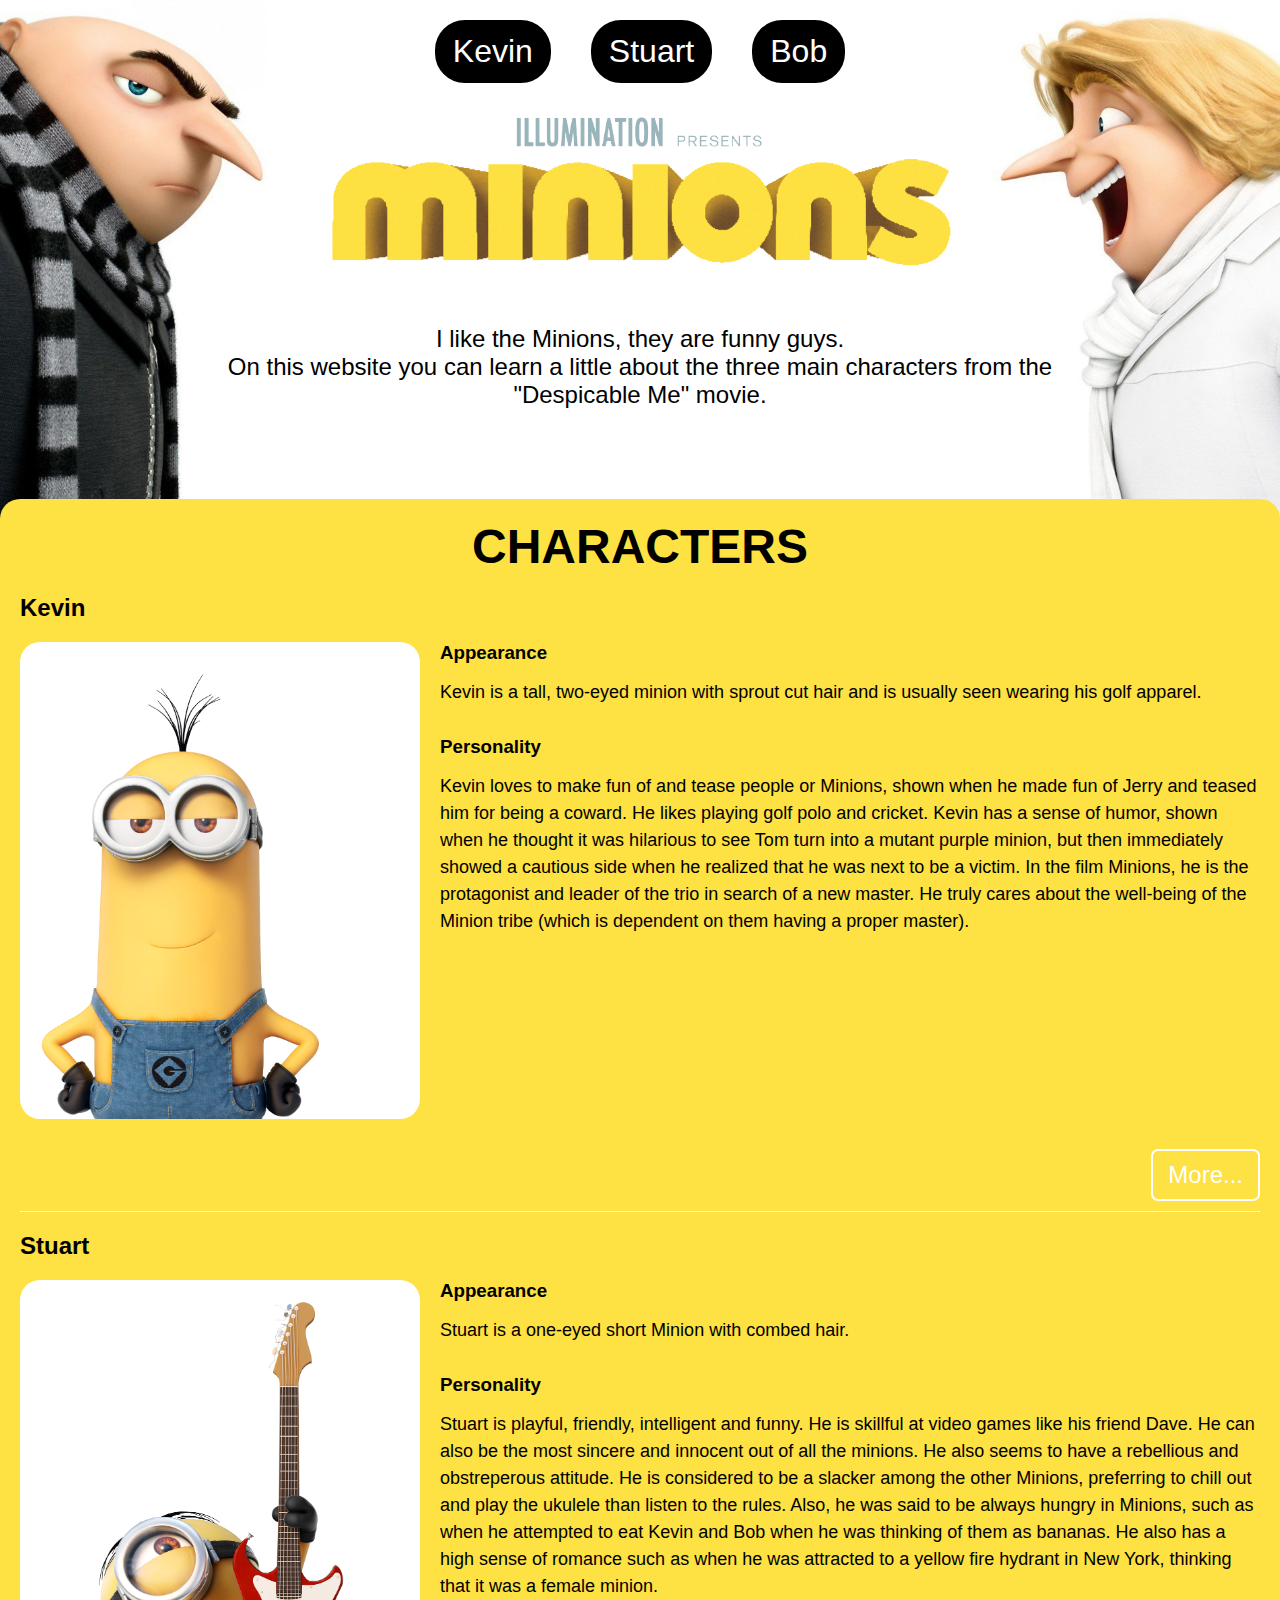
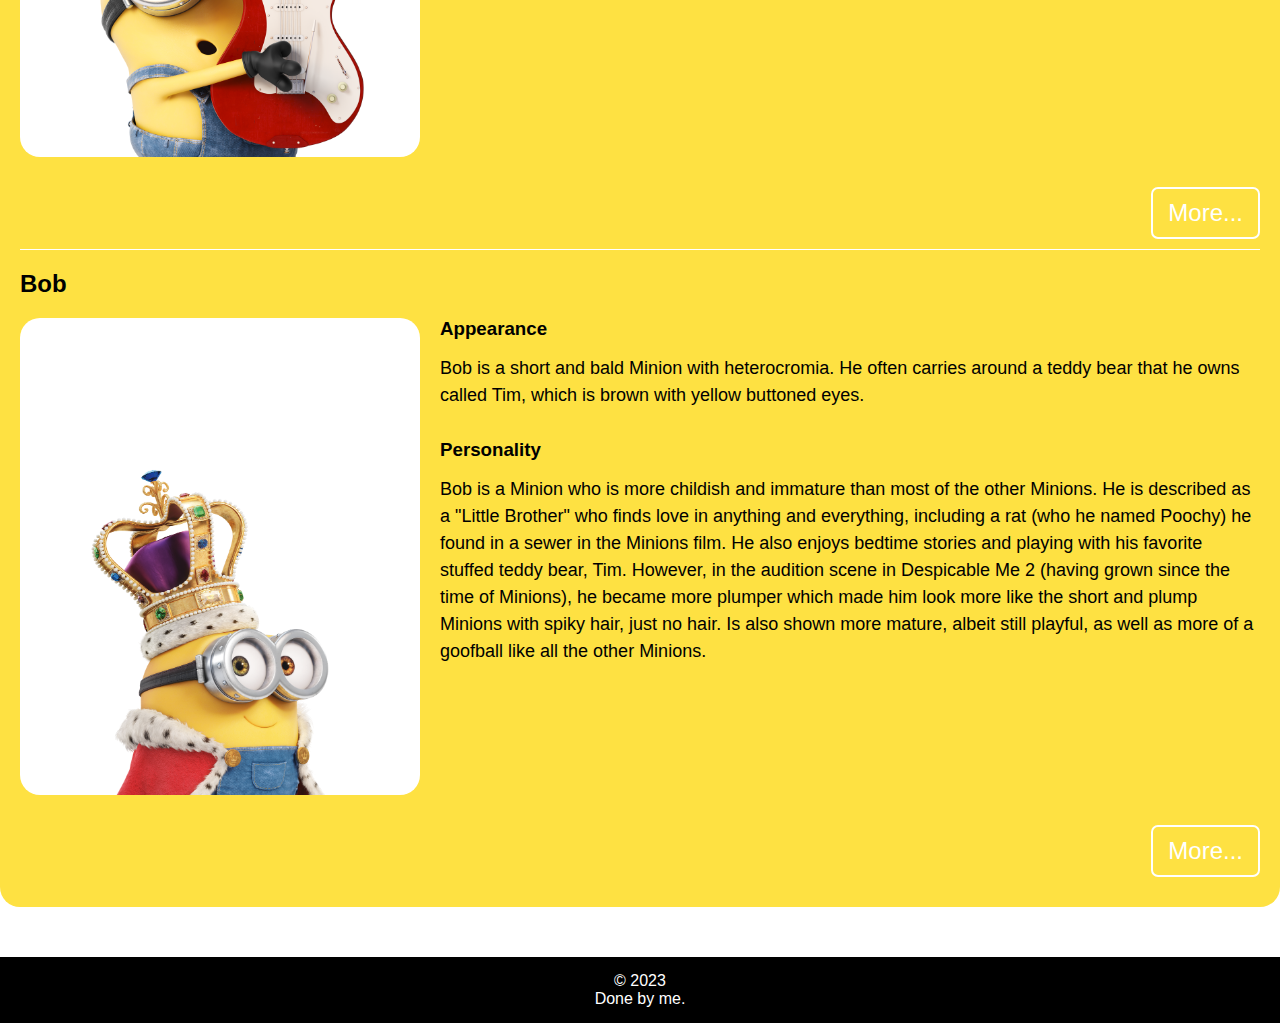
==== index.html @ e9a5fd6b "create minions website" ====
<!DOCTYPE html>
<html lang="en">
  <head>
    <meta charset="UTF-8" />
    <meta
      name="viewport"
      content="width=device-width, initial-scale=1, shrink-to-fit=no"
    />
    <title>Minions Blog</title>
    <link
      href="//fonts.googleapis.com/css?family=Roboto:400,500,300"
      rel="stylesheet"
      type="text/css"
    />
    <link rel="stylesheet" href="css/style.css" />
    <link rel="shortcut icon" type="image/x-icon" href="favicon.ico" />
  </head>
  <body>
    <!-- Remember: Use semantic HTML tags like <header>, <main>, <nav>, <footer>, <section> etc -->
    <div class="main-container">
      <header>
        <div class="container">
          <nav>
            <a href="#kevin">Kevin</a>
            <a href="#stuart">Stuart</a>
            <a href="#bob">Bob</a>
          </nav>
          <div class="logo">
            <img src="img/logo.png" />
            <!-- <img src="img/minions_logo.png" /> -->
          </div>
          <div class="site-description">
            I like the Minions, they are funny guys.<br/>
            On this website you can learn a little about the three main characters from the<br/>
            "Despicable Me" movie.
          </div>
        </div>
      </header>
      <main>
        <div class="container">
          <h1>Characters</h1>
          <div class="articles">
            <article id="kevin">
              <h2>Kevin</h2>
              <img src="img/kevin.png"/>
              
              <div class="content">
                <h3>Appearance</h3>
                <p>Kevin is a tall, two-eyed minion with sprout cut hair and is usually seen wearing his golf apparel.</p>

                <h3>Personality</h3>
                <p>Kevin loves to make fun of and tease people or Minions, shown when he made fun of Jerry and teased him for being a coward. He likes playing golf polo and cricket. Kevin has a sense of humor, shown when he thought it was hilarious to see Tom turn into a mutant purple minion, but then immediately showed a cautious side when he realized that he was next to be a victim. In the film Minions, he is the protagonist and leader of the trio in search of a new master. He truly cares about the well-being of the Minion tribe (which is dependent on them having a proper master).</p>
              </div>

              <a href="#">More...</a>
            </article>
    
            <article id="stuart">
              <h2>Stuart</h2>
              <img src="img/stuart.png"/>
              
              <div class="content">
                <h3>Appearance</h3>
                <p>Stuart is a one-eyed short Minion with combed hair.</p>

                <h3>Personality</h3>
                <p>Stuart is playful, friendly, intelligent and funny. He is skillful at video games like his friend Dave. He can also be the most sincere and innocent out of all the minions. He also seems to have a rebellious and obstreperous attitude. He is considered to be a slacker among the other Minions, preferring to chill out and play the ukulele than listen to the rules. Also, he was said to be always hungry in Minions, such as when he attempted to eat Kevin and Bob when he was thinking of them as bananas. He also has a high sense of romance such as when he was attracted to a yellow fire hydrant in New York, thinking that it was a female minion.</p>
              </div>


              <a href="">More...</a>
            </article>
    
            <article id="bob">
              <h2>Bob</h2>
              <img src="img/bob.png"/>
              
              <div class="content">
                <h3>Appearance</h3>
                <p>Bob is a short and bald Minion with heterocromia. He often carries around a teddy bear that he owns called Tim, which is brown with yellow buttoned eyes.</p>

                <h3>Personality</h3>
                <p>Bob is a Minion who is more childish and immature than most of the other Minions. He is described as a "Little Brother" who finds love in anything and everything, including a rat (who he named Poochy) he found in a sewer in the Minions film. He also enjoys bedtime stories and playing with his favorite stuffed teddy bear, Tim. However, in the audition scene in Despicable Me 2 (having grown since the time of Minions), he became more plumper which made him look more like the short and plump Minions with spiky hair, just no hair. Is also shown more mature, albeit still playful, as well as more of a goofball like all the other Minions.</p>
              </div>


              <a href="">More...</a>
            </article>
          </div>
        </div>
      </main>
      <footer>
        <div class="container">
          <span class="copyright">&#169; 2023<br/>
            Done by me.
          </span>
        </div>
      </footer>
    </div>
  </body>
</html>
---- css/style.css ----
* {
    box-sizing: border-box;
    font-family: Arial, "Sans Serif";
    margin: 0;
    padding: 0;
}
html, body {
  scroll-padding-top: 25px;
  scroll-behavior: smooth;
}
body {
    background: url(../img/background.jpg) no-repeat;
    /* background: url(../img/background.png) no-repeat; */
    -moz-background-size: 100%;
    -webkit-background-size: 100%;
    -o-background-size: 100%;
    background-size: 100%;
    /* background-position: bottom; */
    background-attachment: fixed;
}
/* grid for page template start */
.main-container {
    display: grid;
    grid-template-columns: 1fr;
    grid-template-rows: auto 1fr auto;
    /* TODO: use instead .container */
    /* grid: 600px auto / 1fr 1fr 1fr; */
    grid-template-areas: 
      "header"
      "main"
      "footer";
    /* grid-column-gap: 50px; */
    grid-row-gap: 50px;
}
header {
    grid-area: header;
}
main { 
    grid-area: main;
}
footer {
    grid-area: footer;
}
/* grid for page template end */

.container {
    max-width: 1500px;
    margin: 0 auto;
}
.logo {
    text-align: center;;
}
.logo img {
    width: 50%;
}
.site-description {
    text-align: center;
    margin: 20px;
    font-size: 1.5em;
    padding: 20px;
}

/* nav start */
nav {
    display: flex;
    flex-direction: row;
    justify-content: center;
}
nav a {
    display: block;
    padding: 10px 15px;
    text-decoration: none;
    color: white;
    background-color: #000;
    border-radius: 30px;
    margin: 20px;
    font-size: 2em;
    border: 3px solid #000;
}
nav a:hover {
    color: black;
    background-color: white;
    color: #fee142;
    border: 3px solid #fee142;
}
/* nav end */

main {
    display: flex;
    flex-direction: column;
}

main .container {
    background-color: #fee142;
    border-radius: 20px;
    padding: 20px;
}
h1 {
    text-align: center;
    text-transform: uppercase;
    font-size: 3em;
    /* border-bottom: 1px solid #fff; */
}

/* article start */
article {
    display: grid;
    grid-template-columns: repeat(3, 1fr);
    grid-template-rows: auto 1fr auto;
    grid-column-gap: 20px;
    grid-row-gap: 20px;
    margin-top: 20px;
    border-bottom: 1px solid #fff; 
}
article:last-child {
    border-bottom: none;
}
/* grid-area: row-start / col-start / row-end / col-end; */
article h2 {
    grid-area: 1 / 1 / 2 / 4;
}
article img {
    grid-area: 2 / 1 / 3 / 2;
    width: 100%;
    background-color: #fff;
    border-radius: 20px;
}
article .content {
    grid-area: 2 / 2 / 3 / 4;
}
article a {
    grid-area: 3 / 1 / 4 / 4;
    justify-self: end;
    padding: 10px 15px;
    border: 2px solid #fff;
    color: #fff;
    margin: 10px 0 10px 10px;
    text-decoration: none;
    font-size: 1.5em;
    border-radius: 7px;
}
article a:hover {
    background-color: #fff;
    color: #444131;
}
article .content h3 {
    margin-bottom: 15px;
}
article .content p {
    line-height: 1.5em;
    margin-bottom: 30px;
}
/* article end */

footer  {
    clear: both;
    background-color: black;
    width: 100%;
    text-align: center;
}
footer span {
    display: block;
    padding: 15px;
    color: white;
}

@media screen and (min-width: 1280px) {
    article .content p {
        font-size: 22px;
    }
}

@media screen and (min-width: 1024px) {
    article .content p {
        font-size: 18px;
    }
}
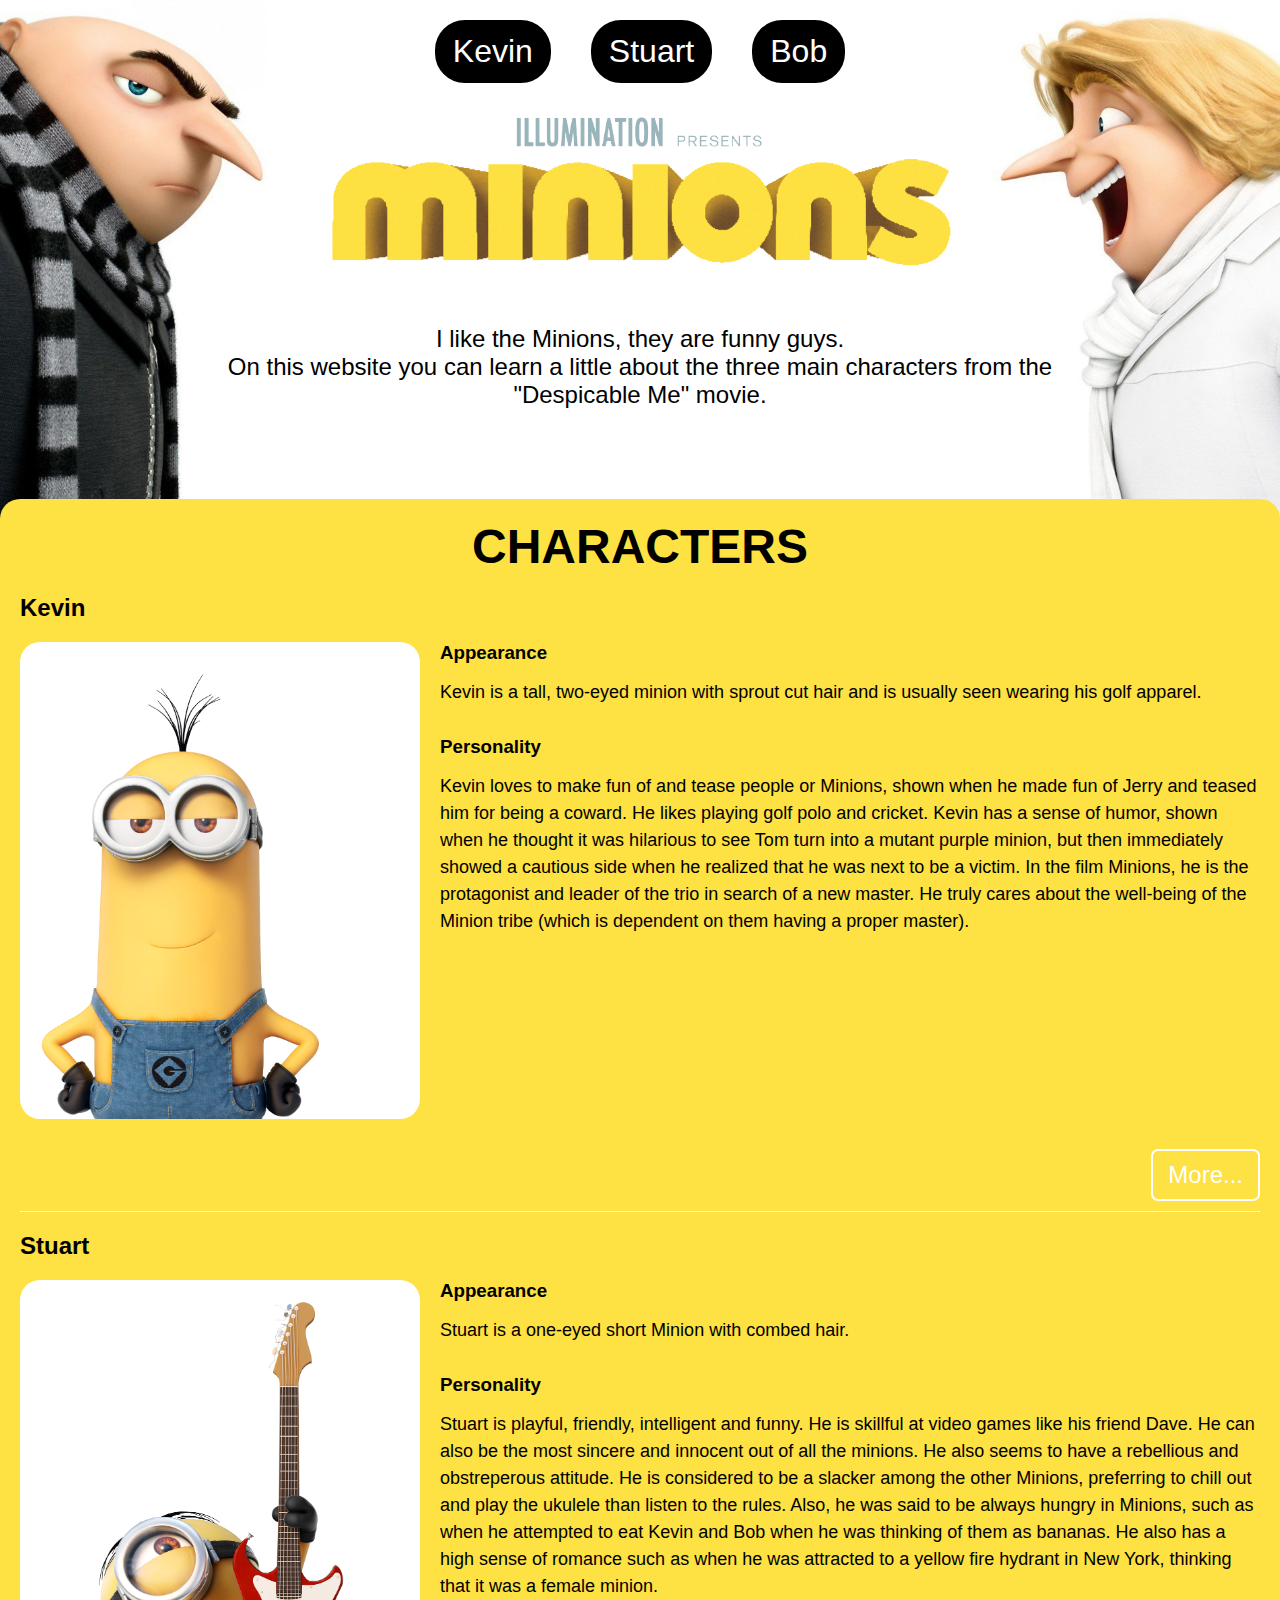
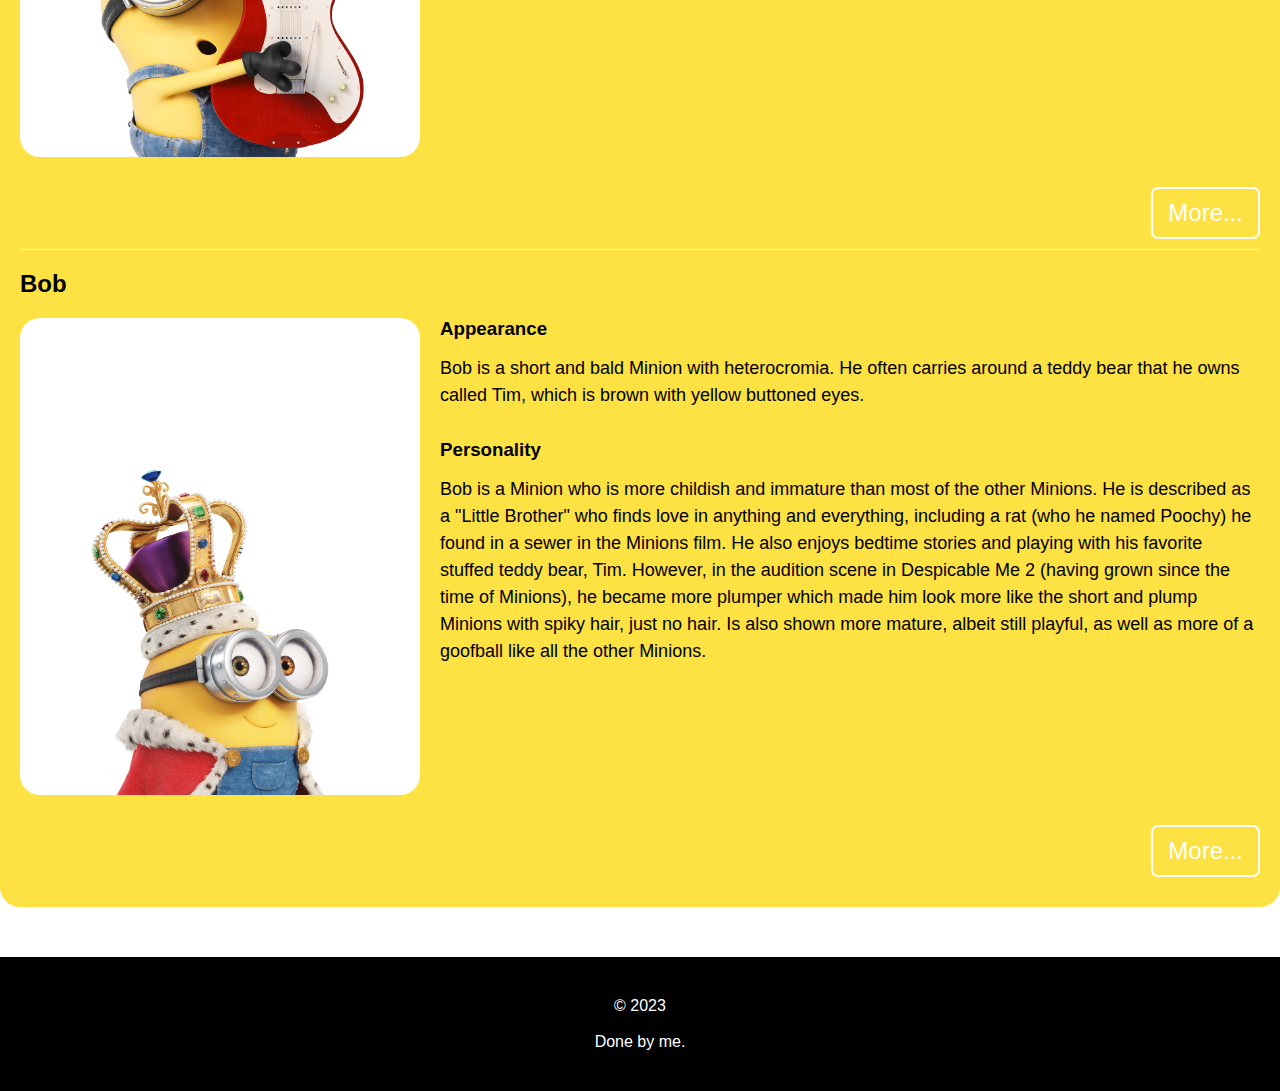
==== commit dc1f0a91: "small fixes" ====
--- a/index.html
+++ b/index.html
@@ -16,24 +16,20 @@
     <link rel="shortcut icon" type="image/x-icon" href="favicon.ico" />
   </head>
   <body>
-    <!-- Remember: Use semantic HTML tags like <header>, <main>, <nav>, <footer>, <section> etc -->
     <div class="main-container">
       <header>
-        <div class="container">
-          <nav>
-            <a href="#kevin">Kevin</a>
-            <a href="#stuart">Stuart</a>
-            <a href="#bob">Bob</a>
-          </nav>
-          <div class="logo">
-            <img src="img/logo.png" />
-            <!-- <img src="img/minions_logo.png" /> -->
-          </div>
-          <div class="site-description">
-            I like the Minions, they are funny guys.<br/>
-            On this website you can learn a little about the three main characters from the<br/>
-            "Despicable Me" movie.
-          </div>
+        <nav>
+          <a href="#kevin">Kevin</a>
+          <a href="#stuart">Stuart</a>
+          <a href="#bob">Bob</a>
+        </nav>
+        <div class="logo">
+          <img src="img/logo.png" />
+        </div>
+        <div class="site-description">
+          I like the Minions, they are funny guys.<br/>
+          On this website you can learn a little about the three main characters from the<br/>
+          "Despicable Me" movie.
         </div>
       </header>
       <main>
@@ -43,47 +39,34 @@
             <article id="kevin">
               <h2>Kevin</h2>
               <img src="img/kevin.png"/>
-              
               <div class="content">
                 <h3>Appearance</h3>
                 <p>Kevin is a tall, two-eyed minion with sprout cut hair and is usually seen wearing his golf apparel.</p>
-
                 <h3>Personality</h3>
                 <p>Kevin loves to make fun of and tease people or Minions, shown when he made fun of Jerry and teased him for being a coward. He likes playing golf polo and cricket. Kevin has a sense of humor, shown when he thought it was hilarious to see Tom turn into a mutant purple minion, but then immediately showed a cautious side when he realized that he was next to be a victim. In the film Minions, he is the protagonist and leader of the trio in search of a new master. He truly cares about the well-being of the Minion tribe (which is dependent on them having a proper master).</p>
               </div>
-
               <a href="#">More...</a>
             </article>
-    
             <article id="stuart">
               <h2>Stuart</h2>
               <img src="img/stuart.png"/>
-              
               <div class="content">
                 <h3>Appearance</h3>
                 <p>Stuart is a one-eyed short Minion with combed hair.</p>
-
                 <h3>Personality</h3>
                 <p>Stuart is playful, friendly, intelligent and funny. He is skillful at video games like his friend Dave. He can also be the most sincere and innocent out of all the minions. He also seems to have a rebellious and obstreperous attitude. He is considered to be a slacker among the other Minions, preferring to chill out and play the ukulele than listen to the rules. Also, he was said to be always hungry in Minions, such as when he attempted to eat Kevin and Bob when he was thinking of them as bananas. He also has a high sense of romance such as when he was attracted to a yellow fire hydrant in New York, thinking that it was a female minion.</p>
               </div>
-
-
               <a href="">More...</a>
             </article>
-    
             <article id="bob">
               <h2>Bob</h2>
               <img src="img/bob.png"/>
-              
               <div class="content">
                 <h3>Appearance</h3>
                 <p>Bob is a short and bald Minion with heterocromia. He often carries around a teddy bear that he owns called Tim, which is brown with yellow buttoned eyes.</p>
-
                 <h3>Personality</h3>
                 <p>Bob is a Minion who is more childish and immature than most of the other Minions. He is described as a "Little Brother" who finds love in anything and everything, including a rat (who he named Poochy) he found in a sewer in the Minions film. He also enjoys bedtime stories and playing with his favorite stuffed teddy bear, Tim. However, in the audition scene in Despicable Me 2 (having grown since the time of Minions), he became more plumper which made him look more like the short and plump Minions with spiky hair, just no hair. Is also shown more mature, albeit still playful, as well as more of a goofball like all the other Minions.</p>
               </div>
-
-
               <a href="">More...</a>
             </article>
           </div>
@@ -91,7 +74,7 @@
       </main>
       <footer>
         <div class="container">
-          <span class="copyright">&#169; 2023<br/>
+          <span class="copyright">&#169; 2023<br/><br/>
             Done by me.
           </span>
         </div>
--- a/css/style.css
+++ b/css/style.css
@@ -10,12 +10,10 @@
 }
 body {
     background: url(../img/background.jpg) no-repeat;
-    /* background: url(../img/background.png) no-repeat; */
     -moz-background-size: 100%;
     -webkit-background-size: 100%;
     -o-background-size: 100%;
     background-size: 100%;
-    /* background-position: bottom; */
     background-attachment: fixed;
 }
 /* grid for page template start */
@@ -23,13 +21,10 @@
     display: grid;
     grid-template-columns: 1fr;
     grid-template-rows: auto 1fr auto;
-    /* TODO: use instead .container */
-    /* grid: 600px auto / 1fr 1fr 1fr; */
     grid-template-areas: 
       "header"
       "main"
       "footer";
-    /* grid-column-gap: 50px; */
     grid-row-gap: 50px;
 }
 header {
@@ -52,6 +47,7 @@
 }
 .logo img {
     width: 50%;
+    max-width: 750px;
 }
 .site-description {
     text-align: center;
@@ -99,10 +95,11 @@
     text-align: center;
     text-transform: uppercase;
     font-size: 3em;
-    /* border-bottom: 1px solid #fff; */
 }
 
 /* article start */
+
+/* article grid start */
 article {
     display: grid;
     grid-template-columns: repeat(3, 1fr);
@@ -112,18 +109,11 @@
     margin-top: 20px;
     border-bottom: 1px solid #fff; 
 }
-article:last-child {
-    border-bottom: none;
-}
-/* grid-area: row-start / col-start / row-end / col-end; */
 article h2 {
     grid-area: 1 / 1 / 2 / 4;
 }
 article img {
     grid-area: 2 / 1 / 3 / 2;
-    width: 100%;
-    background-color: #fff;
-    border-radius: 20px;
 }
 article .content {
     grid-area: 2 / 2 / 3 / 4;
@@ -131,6 +121,18 @@
 article a {
     grid-area: 3 / 1 / 4 / 4;
     justify-self: end;
+}
+/* article grid end */
+
+article:last-child {
+    border-bottom: none;
+}
+article img {
+    width: 100%;
+    background-color: #fff;
+    border-radius: 20px;
+}
+article a {
     padding: 10px 15px;
     border: 2px solid #fff;
     color: #fff;
@@ -153,14 +155,12 @@
 /* article end */
 
 footer  {
-    clear: both;
     background-color: black;
-    width: 100%;
     text-align: center;
 }
 footer span {
     display: block;
-    padding: 15px;
+    padding: 40px;
     color: white;
 }
 
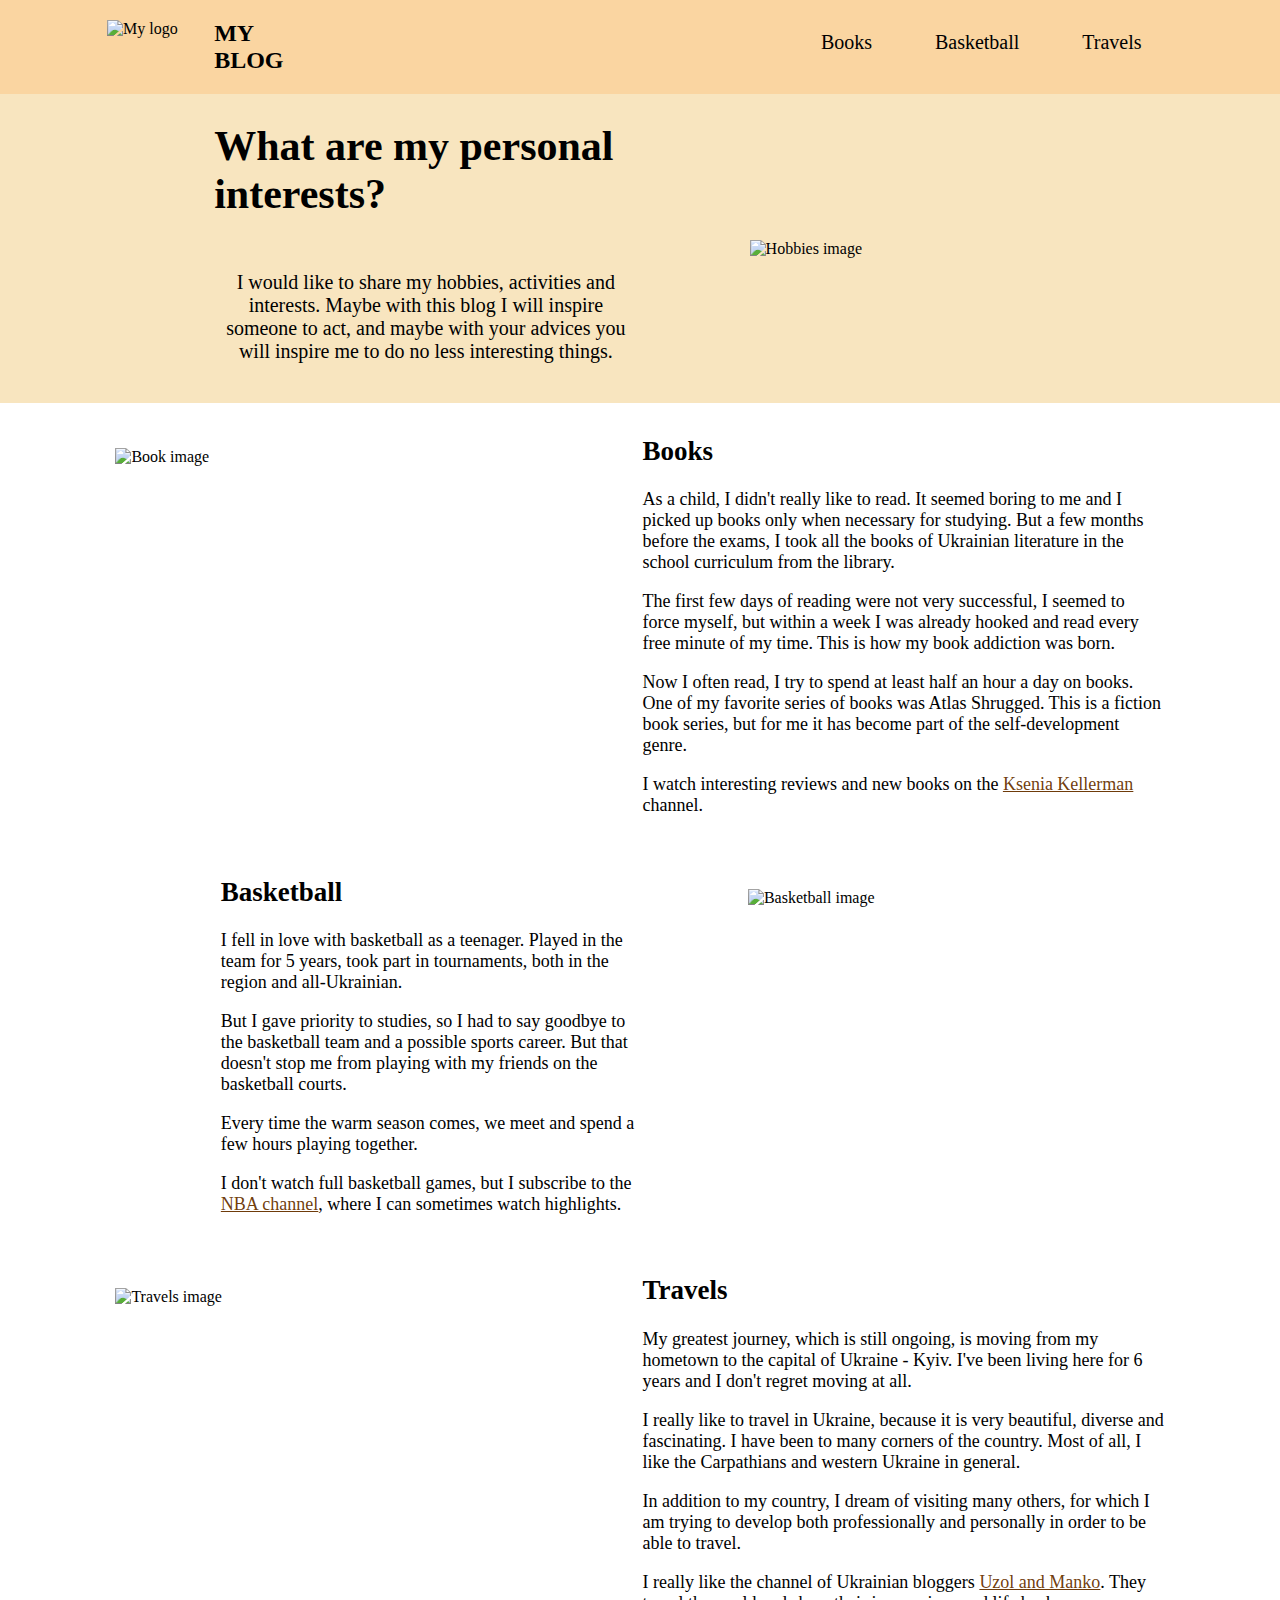
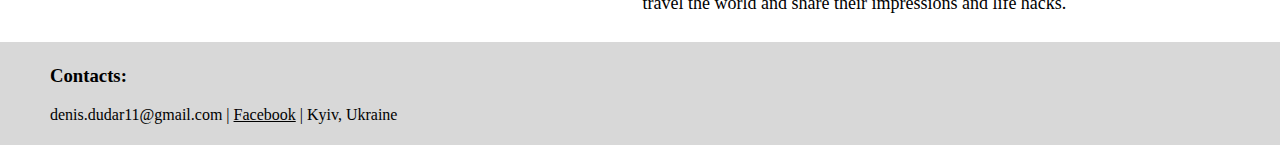
==== commit dbf86eca: "Fixed header in another branch" ====
--- a/index.html
+++ b/index.html
@@ -6,79 +6,81 @@
       name="viewport"
       content="width=device-width, initial-scale=1, shrink-to-fit=no"
     />
-    <title>Minions Blog</title>
+    <title>My Blog</title>
     <link
       href="//fonts.googleapis.com/css?family=Roboto:400,500,300"
       rel="stylesheet"
       type="text/css"
     />
-    <link rel="stylesheet" href="css/style.css" />
+    <link rel="stylesheet" href="style.css" />
     <link rel="shortcut icon" type="image/x-icon" href="favicon.ico" />
   </head>
   <body>
-    <div class="main-container">
-      <header>
-        <nav>
-          <a href="#kevin">Kevin</a>
-          <a href="#stuart">Stuart</a>
-          <a href="#bob">Bob</a>
-        </nav>
-        <div class="logo">
-          <img src="img/logo.png" />
-        </div>
-        <div class="site-description">
-          I like the Minions, they are funny guys.<br/>
-          On this website you can learn a little about the three main characters from the<br/>
-          "Despicable Me" movie.
-        </div>
-      </header>
-      <main>
-        <div class="container">
-          <h1>Characters</h1>
-          <div class="articles">
-            <article id="kevin">
-              <h2>Kevin</h2>
-              <img src="img/kevin.png"/>
-              <div class="content">
-                <h3>Appearance</h3>
-                <p>Kevin is a tall, two-eyed minion with sprout cut hair and is usually seen wearing his golf apparel.</p>
-                <h3>Personality</h3>
-                <p>Kevin loves to make fun of and tease people or Minions, shown when he made fun of Jerry and teased him for being a coward. He likes playing golf polo and cricket. Kevin has a sense of humor, shown when he thought it was hilarious to see Tom turn into a mutant purple minion, but then immediately showed a cautious side when he realized that he was next to be a victim. In the film Minions, he is the protagonist and leader of the trio in search of a new master. He truly cares about the well-being of the Minion tribe (which is dependent on them having a proper master).</p>
-              </div>
-              <a href="#">More...</a>
-            </article>
-            <article id="stuart">
-              <h2>Stuart</h2>
-              <img src="img/stuart.png"/>
-              <div class="content">
-                <h3>Appearance</h3>
-                <p>Stuart is a one-eyed short Minion with combed hair.</p>
-                <h3>Personality</h3>
-                <p>Stuart is playful, friendly, intelligent and funny. He is skillful at video games like his friend Dave. He can also be the most sincere and innocent out of all the minions. He also seems to have a rebellious and obstreperous attitude. He is considered to be a slacker among the other Minions, preferring to chill out and play the ukulele than listen to the rules. Also, he was said to be always hungry in Minions, such as when he attempted to eat Kevin and Bob when he was thinking of them as bananas. He also has a high sense of romance such as when he was attracted to a yellow fire hydrant in New York, thinking that it was a female minion.</p>
-              </div>
-              <a href="">More...</a>
-            </article>
-            <article id="bob">
-              <h2>Bob</h2>
-              <img src="img/bob.png"/>
-              <div class="content">
-                <h3>Appearance</h3>
-                <p>Bob is a short and bald Minion with heterocromia. He often carries around a teddy bear that he owns called Tim, which is brown with yellow buttoned eyes.</p>
-                <h3>Personality</h3>
-                <p>Bob is a Minion who is more childish and immature than most of the other Minions. He is described as a "Little Brother" who finds love in anything and everything, including a rat (who he named Poochy) he found in a sewer in the Minions film. He also enjoys bedtime stories and playing with his favorite stuffed teddy bear, Tim. However, in the audition scene in Despicable Me 2 (having grown since the time of Minions), he became more plumper which made him look more like the short and plump Minions with spiky hair, just no hair. Is also shown more mature, albeit still playful, as well as more of a goofball like all the other Minions.</p>
-              </div>
-              <a href="">More...</a>
-            </article>
+    <header id="header">
+      <div id="logo">
+        <img src="https://i.postimg.cc/hjRH2fK0/my-logo-low-resolution-color-logo.png" alt="My logo" height="55px" width="80px"/>
+      </div>
+      <h2 id="blog-name">MY BLOG</h2>
+      <nav>
+        <ul>
+          <li><a href="#books-post">Books</a></li>
+          <li><a href="#basketball-post">Basketball</a></li>
+          <li><a href="#travels-post">Travels</a></li>
+        </ul>
+      </nav>
+    </header>
+    <main>
+      <div id="posts">
+        <article id="header-name">
+          <h1>What are my personal interests?</h1>
+          <p id="header-paragraph">I would like to share my hobbies, activities and interests. Maybe with this blog I will inspire someone to act, and maybe with your advices you will inspire me to do no less interesting things.</p>
+          <div id="header-img">
+            <img src="https://i.postimg.cc/QxrCXZ5w/medium-Article-CVR-sum-Hobbies-Interest.webp" alt="Hobbies image"/>
+          </div>    
+        </article>
+        <article id="books-post">
+          <div id="books-paragraph">
+            <h2>Books</h2>
+            <p>As a child, I didn't really like to read. It seemed boring to me and I picked up books only when necessary for studying. But a few months before the exams, I took all the books of Ukrainian literature in the school curriculum from the library.</p>
+            <p>The first few days of reading were not very successful, I seemed to force myself, but within a week I was already hooked and read every free minute of my time. This is how my book addiction was born.</p>
+            <p>Now I often read, I try to spend at least half an hour a day on books. One of my favorite series of books was Atlas Shrugged. This is a fiction book series, but for me it has become part of the self-development genre.</p>
+            <p>I watch interesting reviews and new books on the <a class="post-link" href="https://www.youtube.com/c/kseniakellerman" target="_blank">Ksenia Kellerman</a> channel.</p>
           </div>
-        </div>
-      </main>
-      <footer>
-        <div class="container">
-          <span class="copyright">&#169; 2023<br/><br/>
-            Done by me.
-          </span>
-        </div>
-      </footer>
-    </div>
+          <div id="books-img">
+            <img src="https://i.postimg.cc/pdfDkJD1/a22.webp" alt="Book image" height="350px" width="450px"/>
+          </div>
+        </article>
+        <article id="basketball-post">
+          <div id="basketball-paragraph">
+            <h2>Basketball</h2>
+            <p>I fell in love with basketball as a teenager. Played in the team for 5 years, took part in tournaments, both in the region and all-Ukrainian.</p>
+            <p>But I gave priority to studies, so I had to say goodbye to the basketball team and a possible sports career. But that doesn't stop me from playing with my friends on the basketball courts.</p>
+            <p>Every time the warm season comes, we meet and spend a few hours playing together.</p>
+            <p>I don't watch full basketball games, but I subscribe to the <a class="post-link" href="https://www.youtube.com/channel/UCWJ2lWNubArHWmf3FIHbfcQ" target="_blank">NBA channel</a>, where I can sometimes watch highlights.</p>
+          </div>
+          <div id="basketball-img">
+            <img src="https://i.postimg.cc/7ZmdHV8G/bball.jpg" alt="Basketball image" height="350px" width="450px"/>
+          </div>
+        </article>
+        <article id="travels-post">
+          <div id="travels-paragraph">
+            <h2>Travels</h2>
+            <p>My greatest journey, which is still ongoing, is moving from my hometown to the capital of Ukraine - Kyiv. I've been living here for 6 years and I don't regret moving at all.</p>
+            <p>I really like to travel in Ukraine, because it is very beautiful, diverse and fascinating. I have been to many corners of the country. Most of all, I like the Carpathians and western Ukraine in general.</p>
+            <p>In addition to my country, I dream of visiting many others, for which I am trying to develop both professionally and personally in order to be able to travel.</p>
+            <p>I really like the channel of Ukrainian bloggers <a class="post-link" href="https://www.youtube.com/@uzolimanko" target="_blank">Uzol and Manko</a>. They travel the world and share their impressions and life hacks.</p>
+          </div>
+          <div id="travels-img">
+            <img src="https://i.postimg.cc/3wkww5gv/photo-1489641024260-20e5cb3ee4aa.jpg" alt="Travels image" height="350px" width="450px"/>
+          </div>
+        </article>
+      </div>
+    </main>
+    <footer id="footer">
+      <h3>Contacts:</h3>
+      <p>denis.dudar11@gmail.com | 
+      <a id="footer-link" href="https://www.facebook.com/profile.php?id=100080336344264" target="_blank">Facebook</a> | 
+      Kyiv, Ukraine</p>
+    </footer>
   </body>
 </html>
--- a/style.css
+++ b/style.css
@@ -0,0 +1,182 @@
+body {
+    margin: 0;
+}
+
+html, body {
+    height: 100%;
+    width: 100%;
+}
+
+#header {
+    display: grid;
+    grid-template-columns: repeat(12, 1fr);
+    grid-template-rows: 1fr;
+    grid-gap: 5px;
+    background-color:  #fad5a1;
+}
+
+#logo {
+    grid-column: 2 / 3;
+    grid-row: 1 / 2;
+    padding-top: 20px;
+}
+
+#blog-name {
+    grid-column: 3 / 4;
+    grid-row: 1 / 2;
+    align-items: center;
+}
+
+nav {
+    grid-column: -6 / -2;
+    grid-row: 1 / 2;
+    padding-top: 15px;
+}
+
+nav ul {
+    display: flex;
+    justify-content: space-around;
+    list-style-type: none;
+}
+
+nav ul li a {
+    color: black;
+    text-decoration: none;
+    font-size: 20px;
+}
+
+article:first-child {
+    display: grid;
+    grid-template-columns: repeat(12, 1fr);
+    grid-template-rows: 1fr 1fr;
+    grid-gap: 5px;
+    background-color: rgb(248, 229, 191);
+}
+
+#header-img {
+    grid-column: 8 / -2;
+    grid-row: 1 / 3;
+    align-self: center;
+}
+
+h1 {
+    grid-column: 3 / 8;
+    grid-row: 1 / 2;
+    font-size: 42px;;
+}
+
+#header-paragraph {
+    grid-column: 3 / 7;
+    grid-row: 2 / 3;
+    font-size: 20px;
+    text-align: center;
+}
+
+#books-post {
+    padding: 10px;
+    display: grid;
+    grid-template-columns: repeat(12, 1fr);
+    grid-template-rows: 30px 1fr;
+    grid-gap: 5px;
+    background-image: linear-gradient(to right, rgba(255,255,255, 0.7) 0 100%), url("https://i.postimg.cc/T2ghRYCM/the-Newberry.jpg");
+    opacity: 0,3;
+}
+
+#books-img {
+    grid-column: 2 / 6;
+    grid-row: 2 / 3;
+    padding-bottom: 10px;
+}
+
+#books-paragraph {
+    grid-column: 7 / -2;
+    grid-row: 1 / 3;
+    font-size: 18px;
+}
+
+#basketball-post {
+    padding: 10px;
+    display: grid;
+    grid-template-columns: repeat(12, 1fr);
+    grid-template-rows: 30px 1fr;
+    grid-gap: 5px;
+    background-image: linear-gradient(to right, rgba(255,255,255, 0.5) 0 100%), url("https://i.postimg.cc/1zvDkQyV/pexels-spencer-lind-1331750.jpg");
+    opacity: 0,5; 
+    background-size: cover;
+}
+
+#basketball-img {
+    grid-column: 8 / -2;
+    grid-row: 2 / 3;
+    padding-bottom: 10px;
+}
+
+#basketball-paragraph {
+    grid-column: 3 / 7;
+    grid-row: 1 / 3;
+    font-size: 18px;
+}
+
+/*#travels-post {
+    padding: 10px;
+    display: flex;
+    flex-direction: row-reverse;
+    justify-content: space-between;
+}
+
+#travels-paragraph {
+    justify-self: flex-end;
+}*/
+
+#travels-post {
+    padding: 10px;
+    display: grid;
+    grid-template-columns: repeat(12, 1fr);
+    grid-template-rows: 30px 1fr;
+    grid-gap: 5px;
+    background-image: linear-gradient(to right, rgba(255,255,255, 0.5) 0 100%), url("https://i.postimg.cc/RCpTZDNz/leadership-is-a-journey.webp");
+    opacity: 0,5; 
+    background-size: cover;
+}
+
+#travels-img {
+    grid-column: 2 / 6;
+    grid-row: 2 / 3;
+    padding-bottom: 10px;
+}
+
+#travels-paragraph {
+    grid-column: 7 / -2;
+    grid-row: 1 / 3;
+    font-size: 18px;
+}
+
+.post-link:link {
+    color: rgba(105, 51, 0, 0.959);
+}
+
+.post-link:hover {
+    color: rgb(255, 166, 0);
+}
+
+.post-link:visited {
+    color: rgb(161, 24, 0);
+}
+
+footer {
+padding: 5px 0 5px 50px;
+background-color: rgb(216, 216, 216);
+}
+
+#footer-link:hover {
+color: black;
+}
+
+#footer-link:link {
+    color:darkblue;
+}
+
+#footer-link:link {
+    color:black;
+}
+
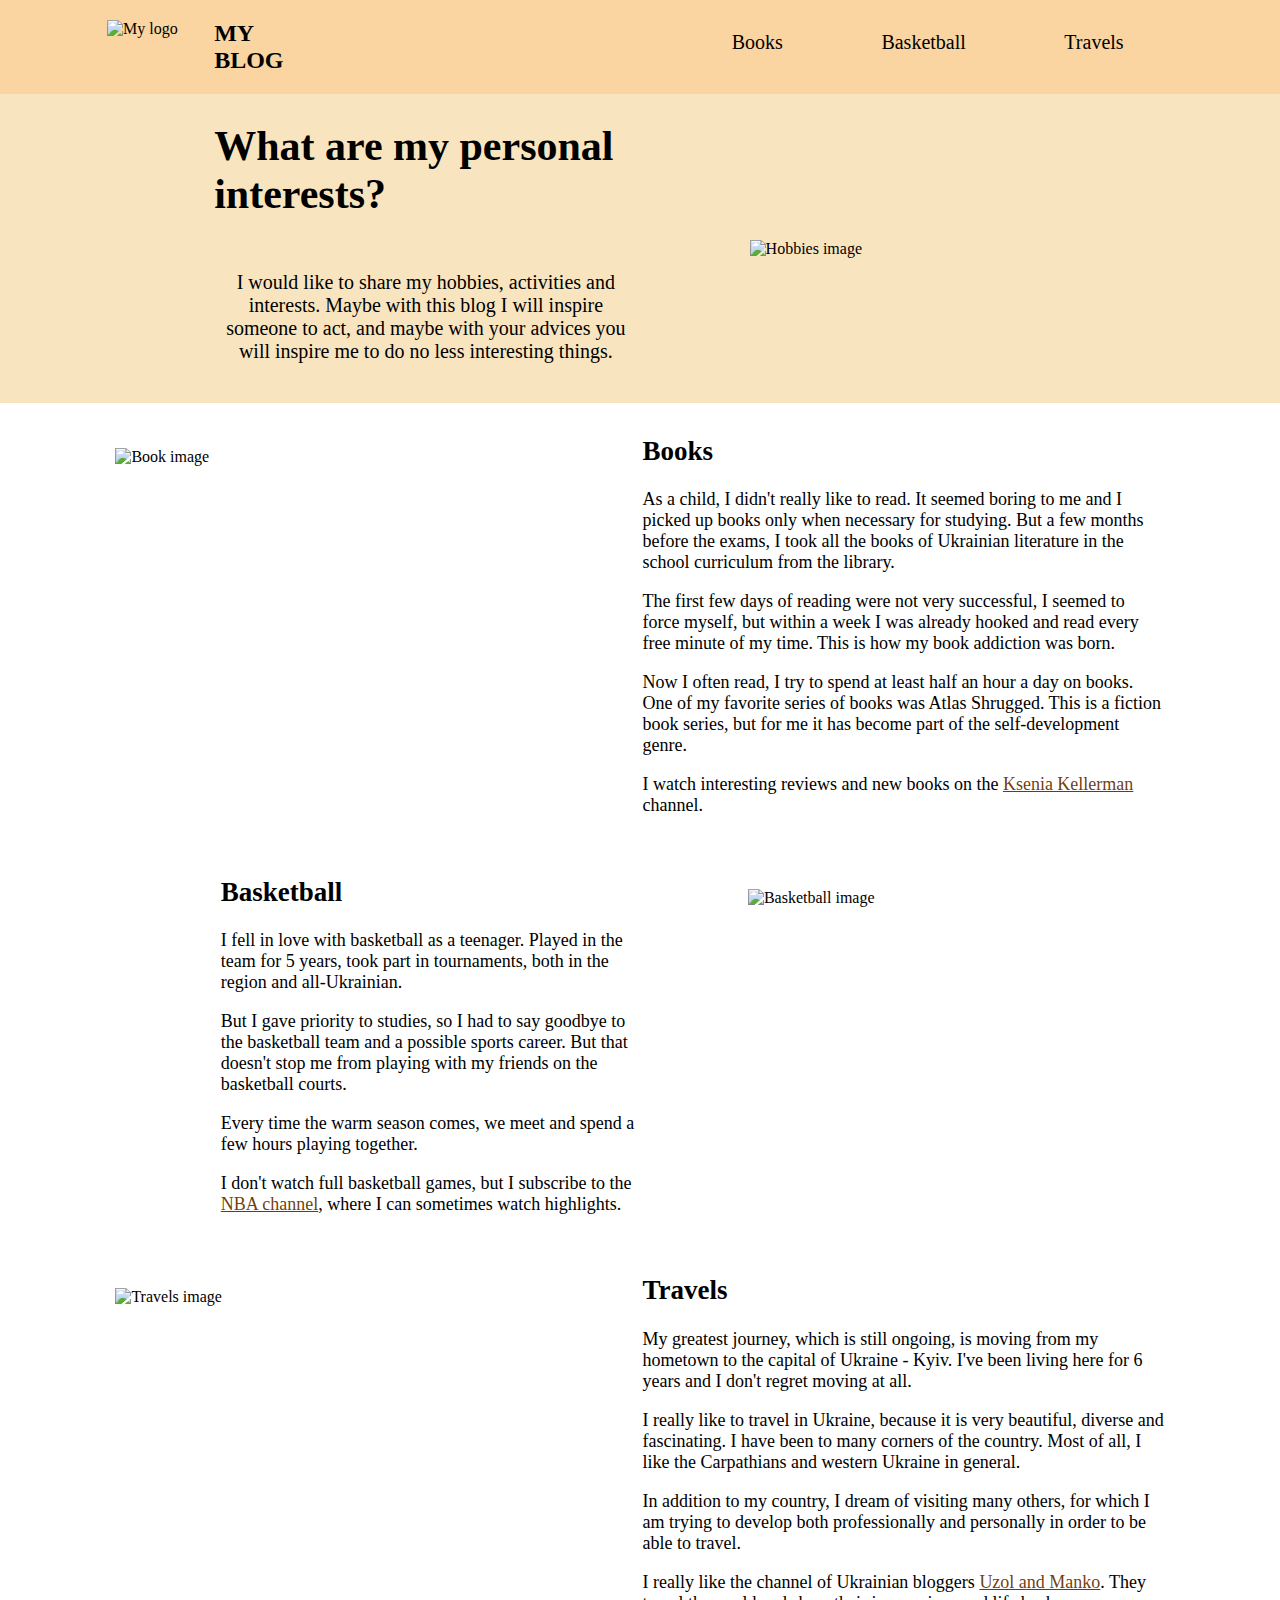
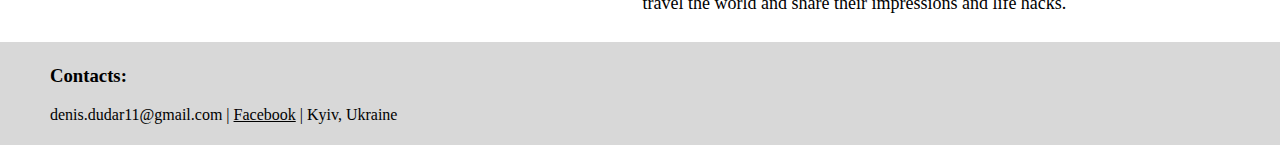
==== commit b6e6e5a8: "Added finish steps and responsive design for page" ====
--- a/index.html
+++ b/index.html
@@ -35,7 +35,7 @@
           <h1>What are my personal interests?</h1>
           <p id="header-paragraph">I would like to share my hobbies, activities and interests. Maybe with this blog I will inspire someone to act, and maybe with your advices you will inspire me to do no less interesting things.</p>
           <div id="header-img">
-            <img src="https://i.postimg.cc/QxrCXZ5w/medium-Article-CVR-sum-Hobbies-Interest.webp" alt="Hobbies image"/>
+            <img class ="responsive" src="https://i.postimg.cc/QxrCXZ5w/medium-Article-CVR-sum-Hobbies-Interest.webp" alt="Hobbies image" height="300px" width="450px"/>
           </div>    
         </article>
         <article id="books-post">
@@ -47,7 +47,7 @@
             <p>I watch interesting reviews and new books on the <a class="post-link" href="https://www.youtube.com/c/kseniakellerman" target="_blank">Ksenia Kellerman</a> channel.</p>
           </div>
           <div id="books-img">
-            <img src="https://i.postimg.cc/pdfDkJD1/a22.webp" alt="Book image" height="350px" width="450px"/>
+            <img class ="responsive" src="https://i.postimg.cc/pdfDkJD1/a22.webp" alt="Book image" height="300px" width="450px"/>
           </div>
         </article>
         <article id="basketball-post">
@@ -59,7 +59,7 @@
             <p>I don't watch full basketball games, but I subscribe to the <a class="post-link" href="https://www.youtube.com/channel/UCWJ2lWNubArHWmf3FIHbfcQ" target="_blank">NBA channel</a>, where I can sometimes watch highlights.</p>
           </div>
           <div id="basketball-img">
-            <img src="https://i.postimg.cc/7ZmdHV8G/bball.jpg" alt="Basketball image" height="350px" width="450px"/>
+            <img class ="responsive" src="https://i.postimg.cc/7ZmdHV8G/bball.jpg" alt="Basketball image" height="300px" width="450px"/>
           </div>
         </article>
         <article id="travels-post">
@@ -71,7 +71,7 @@
             <p>I really like the channel of Ukrainian bloggers <a class="post-link" href="https://www.youtube.com/@uzolimanko" target="_blank">Uzol and Manko</a>. They travel the world and share their impressions and life hacks.</p>
           </div>
           <div id="travels-img">
-            <img src="https://i.postimg.cc/3wkww5gv/photo-1489641024260-20e5cb3ee4aa.jpg" alt="Travels image" height="350px" width="450px"/>
+            <img class ="responsive" src="https://i.postimg.cc/3wkww5gv/photo-1489641024260-20e5cb3ee4aa.jpg" alt="Travels image" height="300px" width="450px"/>
           </div>
         </article>
       </div>
--- a/style.css
+++ b/style.css
@@ -28,7 +28,7 @@
 }
 
 nav {
-    grid-column: -6 / -2;
+    grid-column: -7 / -2;
     grid-row: 1 / 2;
     padding-top: 15px;
 }
@@ -117,17 +117,6 @@
     font-size: 18px;
 }
 
-/*#travels-post {
-    padding: 10px;
-    display: flex;
-    flex-direction: row-reverse;
-    justify-content: space-between;
-}
-
-#travels-paragraph {
-    justify-self: flex-end;
-}*/
-
 #travels-post {
     padding: 10px;
     display: grid;
@@ -164,12 +153,12 @@
 }
 
 footer {
-padding: 5px 0 5px 50px;
-background-color: rgb(216, 216, 216);
+    padding: 5px 0 5px 50px;
+    background-color: rgb(216, 216, 216);
 }
 
 #footer-link:hover {
-color: black;
+    color: black;
 }
 
 #footer-link:link {
@@ -180,3 +169,86 @@
     color:black;
 }
 
+.responsive {
+    width: 100%;
+    max-width: 450px;
+    min-width: 350px;
+    height: 100%;
+    max-height: 300px;
+}
+
+@media all and (max-width: 950px) {
+    #header-name {
+        padding: 0 10% 20px 10%;
+        text-align: center;
+        display: flex;
+        flex-direction: column;
+        align-items: center;
+    }
+
+    #books-post {
+        padding: 0 10% 20px 10%;
+        text-align: center;
+        display: flex;
+        flex-direction: column;
+        align-items: center;
+    }
+
+    #basketball-post {
+        padding: 0 10% 20px 10%;
+        text-align: center;
+        display: flex;
+        flex-direction: column;
+        align-items: center;
+    }
+
+    #travels-post {
+        padding: 0 10% 20px 10%;
+        text-align: center;
+        display: flex;
+        flex-direction: column;
+        align-items: center;
+    }
+
+    nav {
+        grid-column: 6 / -2;
+        grid-row: 1 / 2;
+        padding-top: 15px;
+    }
+
+    nav ul {
+        justify-content: space-between;
+    }
+}
+
+@media all and (max-width: 650px) {
+    #logo {
+        padding: 0;
+        align-self: center;
+    }
+
+    #blog-name {
+        align-self: center;
+    }
+
+    nav {
+        padding: 0;
+        text-align: center;
+    }
+
+    nav ul {
+        flex-direction: column;
+        justify-content: flex-start;
+        align-items: flex-end;
+    }
+
+    nav ul li {
+        padding-bottom: 10px;
+    }
+}
+
+@media all and (max-width: 400px) {
+    #footer {
+        padding-left: 10px;
+    }
+}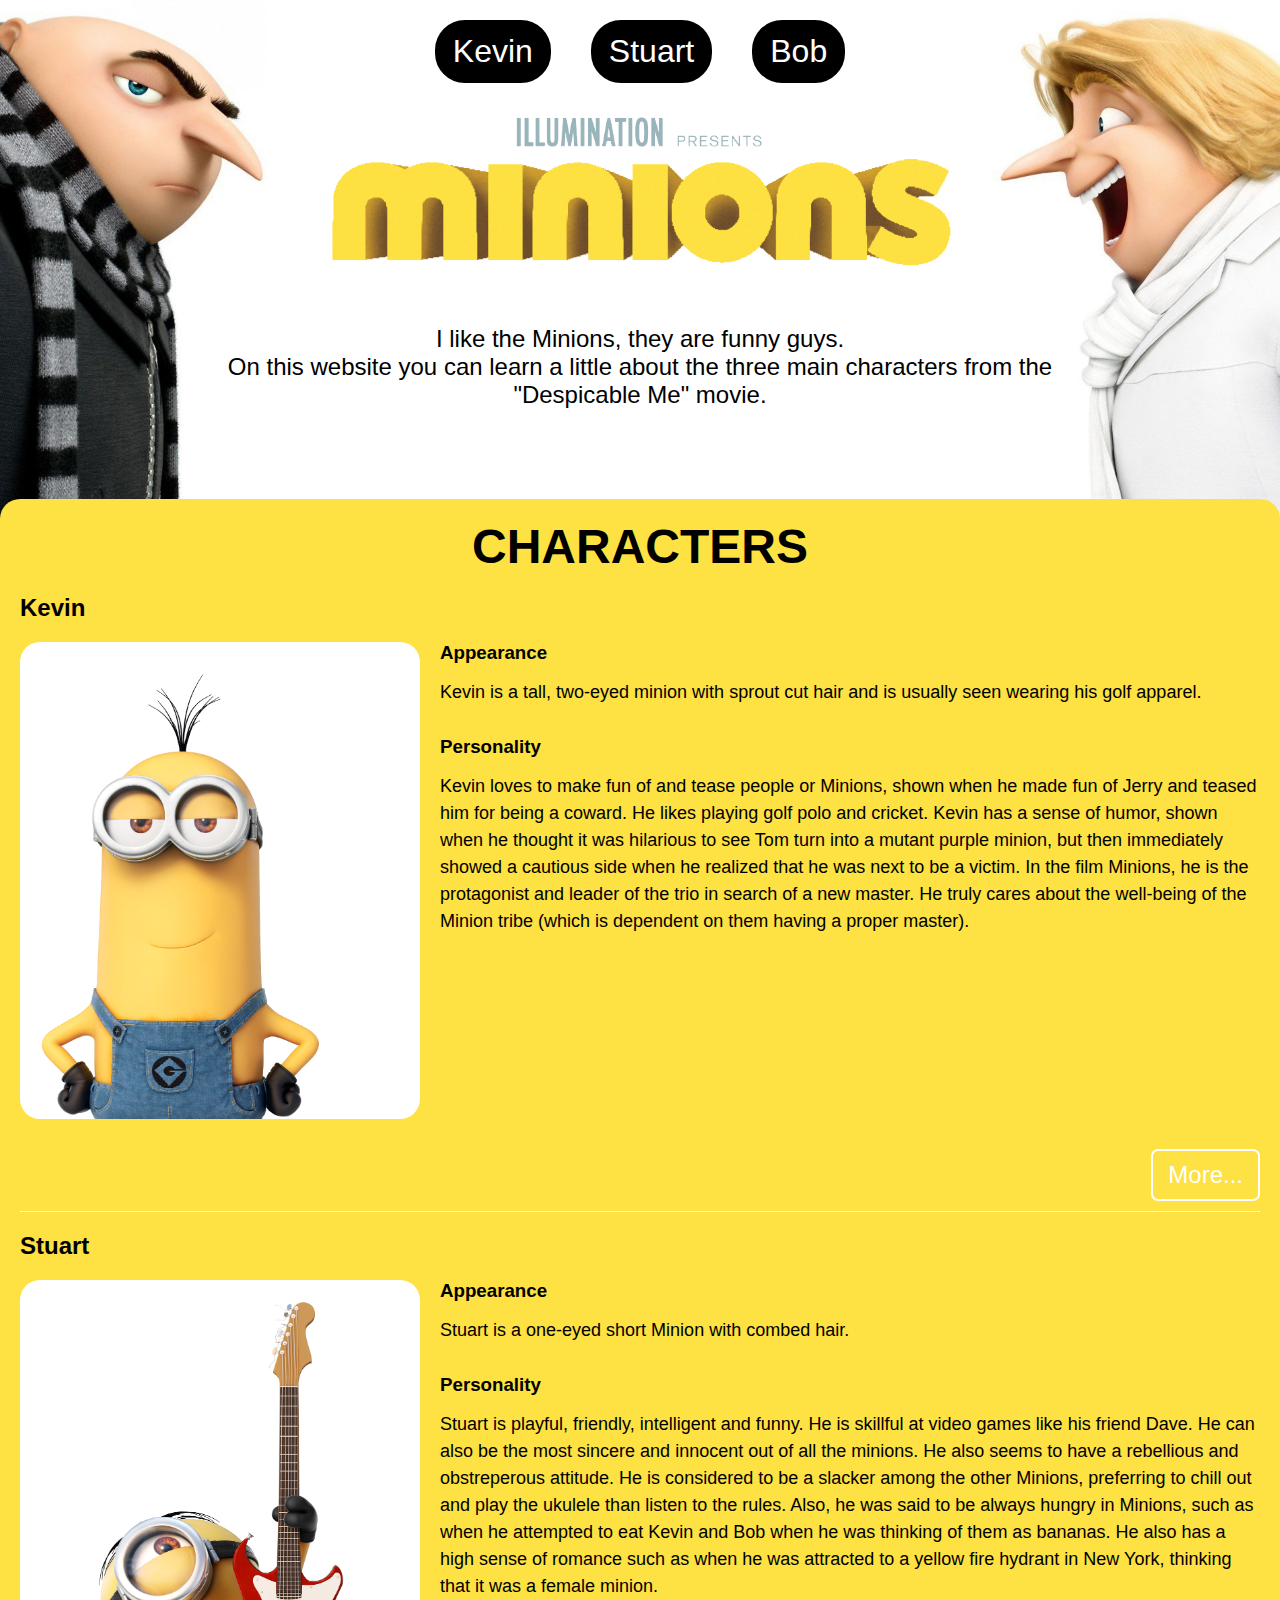
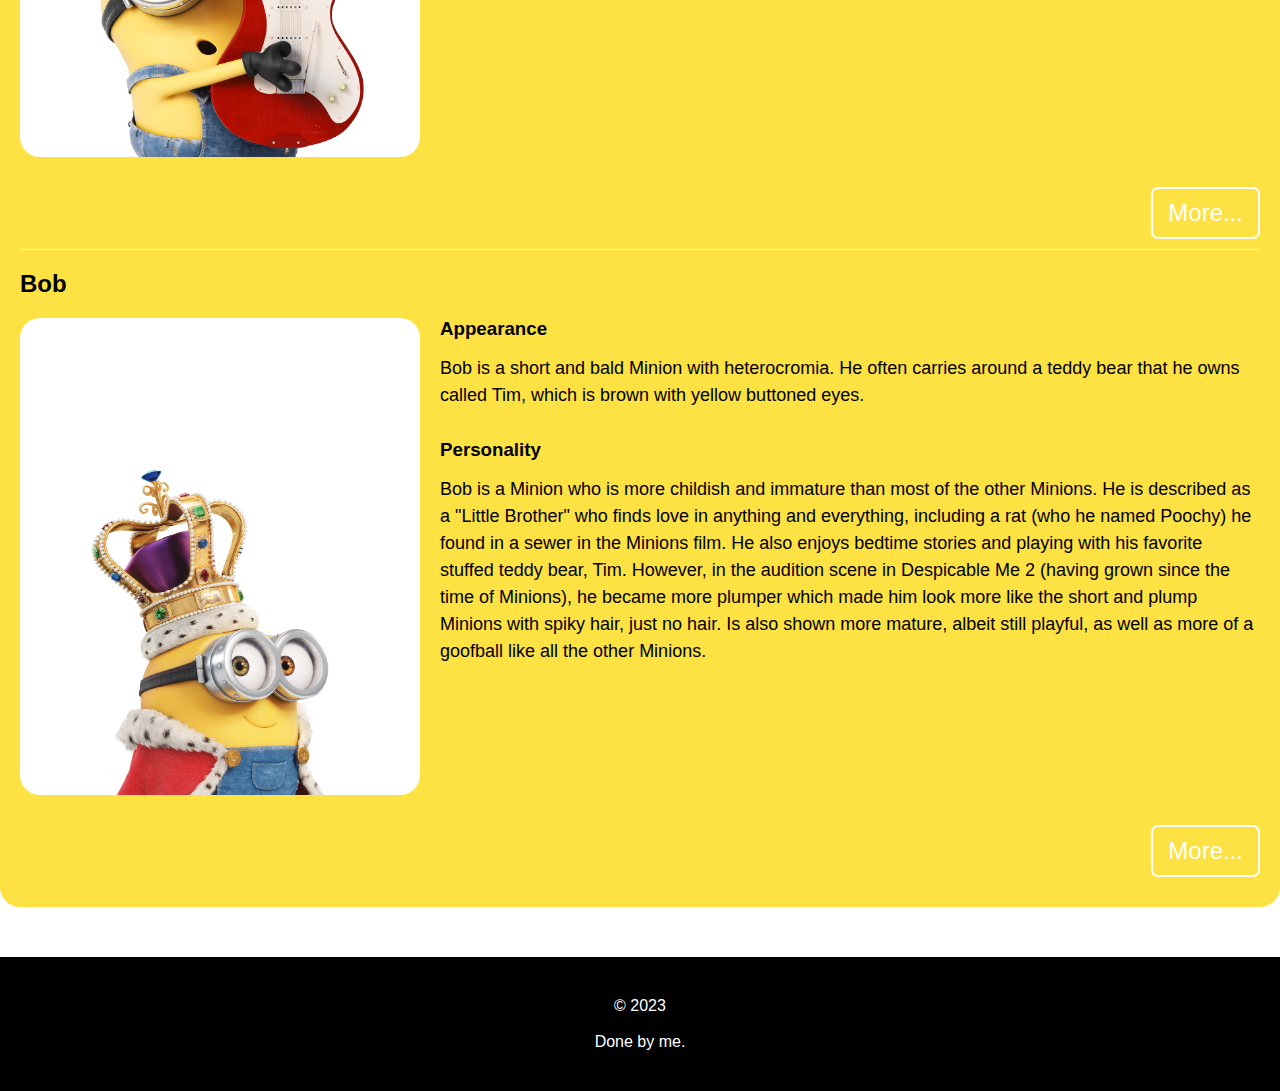
==== commit 13ebf9a4: "Merge dc1f0a91edf7c2004e4f0943699546902ca10a4d into 1ef5cc5850e35dcf743005b1bed0bcaf1f5b0530" ====
--- a/index.html
+++ b/index.html
@@ -6,81 +6,79 @@
       name="viewport"
       content="width=device-width, initial-scale=1, shrink-to-fit=no"
     />
-    <title>My Blog</title>
+    <title>Minions Blog</title>
     <link
       href="//fonts.googleapis.com/css?family=Roboto:400,500,300"
       rel="stylesheet"
       type="text/css"
     />
-    <link rel="stylesheet" href="style.css" />
+    <link rel="stylesheet" href="css/style.css" />
     <link rel="shortcut icon" type="image/x-icon" href="favicon.ico" />
   </head>
   <body>
-    <header id="header">
-      <div id="logo">
-        <img src="https://i.postimg.cc/hjRH2fK0/my-logo-low-resolution-color-logo.png" alt="My logo" height="55px" width="80px"/>
-      </div>
-      <h2 id="blog-name">MY BLOG</h2>
-      <nav>
-        <ul>
-          <li><a href="#books-post">Books</a></li>
-          <li><a href="#basketball-post">Basketball</a></li>
-          <li><a href="#travels-post">Travels</a></li>
-        </ul>
-      </nav>
-    </header>
-    <main>
-      <div id="posts">
-        <article id="header-name">
-          <h1>What are my personal interests?</h1>
-          <p id="header-paragraph">I would like to share my hobbies, activities and interests. Maybe with this blog I will inspire someone to act, and maybe with your advices you will inspire me to do no less interesting things.</p>
-          <div id="header-img">
-            <img class ="responsive" src="https://i.postimg.cc/QxrCXZ5w/medium-Article-CVR-sum-Hobbies-Interest.webp" alt="Hobbies image" height="300px" width="450px"/>
-          </div>    
-        </article>
-        <article id="books-post">
-          <div id="books-paragraph">
-            <h2>Books</h2>
-            <p>As a child, I didn't really like to read. It seemed boring to me and I picked up books only when necessary for studying. But a few months before the exams, I took all the books of Ukrainian literature in the school curriculum from the library.</p>
-            <p>The first few days of reading were not very successful, I seemed to force myself, but within a week I was already hooked and read every free minute of my time. This is how my book addiction was born.</p>
-            <p>Now I often read, I try to spend at least half an hour a day on books. One of my favorite series of books was Atlas Shrugged. This is a fiction book series, but for me it has become part of the self-development genre.</p>
-            <p>I watch interesting reviews and new books on the <a class="post-link" href="https://www.youtube.com/c/kseniakellerman" target="_blank">Ksenia Kellerman</a> channel.</p>
+    <div class="main-container">
+      <header>
+        <nav>
+          <a href="#kevin">Kevin</a>
+          <a href="#stuart">Stuart</a>
+          <a href="#bob">Bob</a>
+        </nav>
+        <div class="logo">
+          <img src="img/logo.png" />
+        </div>
+        <div class="site-description">
+          I like the Minions, they are funny guys.<br/>
+          On this website you can learn a little about the three main characters from the<br/>
+          "Despicable Me" movie.
+        </div>
+      </header>
+      <main>
+        <div class="container">
+          <h1>Characters</h1>
+          <div class="articles">
+            <article id="kevin">
+              <h2>Kevin</h2>
+              <img src="img/kevin.png"/>
+              <div class="content">
+                <h3>Appearance</h3>
+                <p>Kevin is a tall, two-eyed minion with sprout cut hair and is usually seen wearing his golf apparel.</p>
+                <h3>Personality</h3>
+                <p>Kevin loves to make fun of and tease people or Minions, shown when he made fun of Jerry and teased him for being a coward. He likes playing golf polo and cricket. Kevin has a sense of humor, shown when he thought it was hilarious to see Tom turn into a mutant purple minion, but then immediately showed a cautious side when he realized that he was next to be a victim. In the film Minions, he is the protagonist and leader of the trio in search of a new master. He truly cares about the well-being of the Minion tribe (which is dependent on them having a proper master).</p>
+              </div>
+              <a href="#">More...</a>
+            </article>
+            <article id="stuart">
+              <h2>Stuart</h2>
+              <img src="img/stuart.png"/>
+              <div class="content">
+                <h3>Appearance</h3>
+                <p>Stuart is a one-eyed short Minion with combed hair.</p>
+                <h3>Personality</h3>
+                <p>Stuart is playful, friendly, intelligent and funny. He is skillful at video games like his friend Dave. He can also be the most sincere and innocent out of all the minions. He also seems to have a rebellious and obstreperous attitude. He is considered to be a slacker among the other Minions, preferring to chill out and play the ukulele than listen to the rules. Also, he was said to be always hungry in Minions, such as when he attempted to eat Kevin and Bob when he was thinking of them as bananas. He also has a high sense of romance such as when he was attracted to a yellow fire hydrant in New York, thinking that it was a female minion.</p>
+              </div>
+              <a href="">More...</a>
+            </article>
+            <article id="bob">
+              <h2>Bob</h2>
+              <img src="img/bob.png"/>
+              <div class="content">
+                <h3>Appearance</h3>
+                <p>Bob is a short and bald Minion with heterocromia. He often carries around a teddy bear that he owns called Tim, which is brown with yellow buttoned eyes.</p>
+                <h3>Personality</h3>
+                <p>Bob is a Minion who is more childish and immature than most of the other Minions. He is described as a "Little Brother" who finds love in anything and everything, including a rat (who he named Poochy) he found in a sewer in the Minions film. He also enjoys bedtime stories and playing with his favorite stuffed teddy bear, Tim. However, in the audition scene in Despicable Me 2 (having grown since the time of Minions), he became more plumper which made him look more like the short and plump Minions with spiky hair, just no hair. Is also shown more mature, albeit still playful, as well as more of a goofball like all the other Minions.</p>
+              </div>
+              <a href="">More...</a>
+            </article>
           </div>
-          <div id="books-img">
-            <img class ="responsive" src="https://i.postimg.cc/pdfDkJD1/a22.webp" alt="Book image" height="300px" width="450px"/>
-          </div>
-        </article>
-        <article id="basketball-post">
-          <div id="basketball-paragraph">
-            <h2>Basketball</h2>
-            <p>I fell in love with basketball as a teenager. Played in the team for 5 years, took part in tournaments, both in the region and all-Ukrainian.</p>
-            <p>But I gave priority to studies, so I had to say goodbye to the basketball team and a possible sports career. But that doesn't stop me from playing with my friends on the basketball courts.</p>
-            <p>Every time the warm season comes, we meet and spend a few hours playing together.</p>
-            <p>I don't watch full basketball games, but I subscribe to the <a class="post-link" href="https://www.youtube.com/channel/UCWJ2lWNubArHWmf3FIHbfcQ" target="_blank">NBA channel</a>, where I can sometimes watch highlights.</p>
-          </div>
-          <div id="basketball-img">
-            <img class ="responsive" src="https://i.postimg.cc/7ZmdHV8G/bball.jpg" alt="Basketball image" height="300px" width="450px"/>
-          </div>
-        </article>
-        <article id="travels-post">
-          <div id="travels-paragraph">
-            <h2>Travels</h2>
-            <p>My greatest journey, which is still ongoing, is moving from my hometown to the capital of Ukraine - Kyiv. I've been living here for 6 years and I don't regret moving at all.</p>
-            <p>I really like to travel in Ukraine, because it is very beautiful, diverse and fascinating. I have been to many corners of the country. Most of all, I like the Carpathians and western Ukraine in general.</p>
-            <p>In addition to my country, I dream of visiting many others, for which I am trying to develop both professionally and personally in order to be able to travel.</p>
-            <p>I really like the channel of Ukrainian bloggers <a class="post-link" href="https://www.youtube.com/@uzolimanko" target="_blank">Uzol and Manko</a>. They travel the world and share their impressions and life hacks.</p>
-          </div>
-          <div id="travels-img">
-            <img class ="responsive" src="https://i.postimg.cc/3wkww5gv/photo-1489641024260-20e5cb3ee4aa.jpg" alt="Travels image" height="300px" width="450px"/>
-          </div>
-        </article>
-      </div>
-    </main>
-    <footer id="footer">
-      <h3>Contacts:</h3>
-      <p>denis.dudar11@gmail.com | 
-      <a id="footer-link" href="https://www.facebook.com/profile.php?id=100080336344264" target="_blank">Facebook</a> | 
-      Kyiv, Ukraine</p>
-    </footer>
+        </div>
+      </main>
+      <footer>
+        <div class="container">
+          <span class="copyright">&#169; 2023<br/><br/>
+            Done by me.
+          </span>
+        </div>
+      </footer>
+    </div>
   </body>
 </html>
--- a/css/style.css
+++ b/css/style.css
@@ -0,0 +1,177 @@
+* {
+    box-sizing: border-box;
+    font-family: Arial, "Sans Serif";
+    margin: 0;
+    padding: 0;
+}
+html, body {
+  scroll-padding-top: 25px;
+  scroll-behavior: smooth;
+}
+body {
+    background: url(../img/background.jpg) no-repeat;
+    -moz-background-size: 100%;
+    -webkit-background-size: 100%;
+    -o-background-size: 100%;
+    background-size: 100%;
+    background-attachment: fixed;
+}
+/* grid for page template start */
+.main-container {
+    display: grid;
+    grid-template-columns: 1fr;
+    grid-template-rows: auto 1fr auto;
+    grid-template-areas: 
+      "header"
+      "main"
+      "footer";
+    grid-row-gap: 50px;
+}
+header {
+    grid-area: header;
+}
+main { 
+    grid-area: main;
+}
+footer {
+    grid-area: footer;
+}
+/* grid for page template end */
+
+.container {
+    max-width: 1500px;
+    margin: 0 auto;
+}
+.logo {
+    text-align: center;;
+}
+.logo img {
+    width: 50%;
+    max-width: 750px;
+}
+.site-description {
+    text-align: center;
+    margin: 20px;
+    font-size: 1.5em;
+    padding: 20px;
+}
+
+/* nav start */
+nav {
+    display: flex;
+    flex-direction: row;
+    justify-content: center;
+}
+nav a {
+    display: block;
+    padding: 10px 15px;
+    text-decoration: none;
+    color: white;
+    background-color: #000;
+    border-radius: 30px;
+    margin: 20px;
+    font-size: 2em;
+    border: 3px solid #000;
+}
+nav a:hover {
+    color: black;
+    background-color: white;
+    color: #fee142;
+    border: 3px solid #fee142;
+}
+/* nav end */
+
+main {
+    display: flex;
+    flex-direction: column;
+}
+
+main .container {
+    background-color: #fee142;
+    border-radius: 20px;
+    padding: 20px;
+}
+h1 {
+    text-align: center;
+    text-transform: uppercase;
+    font-size: 3em;
+}
+
+/* article start */
+
+/* article grid start */
+article {
+    display: grid;
+    grid-template-columns: repeat(3, 1fr);
+    grid-template-rows: auto 1fr auto;
+    grid-column-gap: 20px;
+    grid-row-gap: 20px;
+    margin-top: 20px;
+    border-bottom: 1px solid #fff; 
+}
+article h2 {
+    grid-area: 1 / 1 / 2 / 4;
+}
+article img {
+    grid-area: 2 / 1 / 3 / 2;
+}
+article .content {
+    grid-area: 2 / 2 / 3 / 4;
+}
+article a {
+    grid-area: 3 / 1 / 4 / 4;
+    justify-self: end;
+}
+/* article grid end */
+
+article:last-child {
+    border-bottom: none;
+}
+article img {
+    width: 100%;
+    background-color: #fff;
+    border-radius: 20px;
+}
+article a {
+    padding: 10px 15px;
+    border: 2px solid #fff;
+    color: #fff;
+    margin: 10px 0 10px 10px;
+    text-decoration: none;
+    font-size: 1.5em;
+    border-radius: 7px;
+}
+article a:hover {
+    background-color: #fff;
+    color: #444131;
+}
+article .content h3 {
+    margin-bottom: 15px;
+}
+article .content p {
+    line-height: 1.5em;
+    margin-bottom: 30px;
+}
+/* article end */
+
+footer  {
+    background-color: black;
+    text-align: center;
+}
+footer span {
+    display: block;
+    padding: 40px;
+    color: white;
+}
+
+@media screen and (min-width: 1280px) {
+    article .content p {
+        font-size: 22px;
+    }
+}
+
+@media screen and (min-width: 1024px) {
+    article .content p {
+        font-size: 18px;
+    }
+}
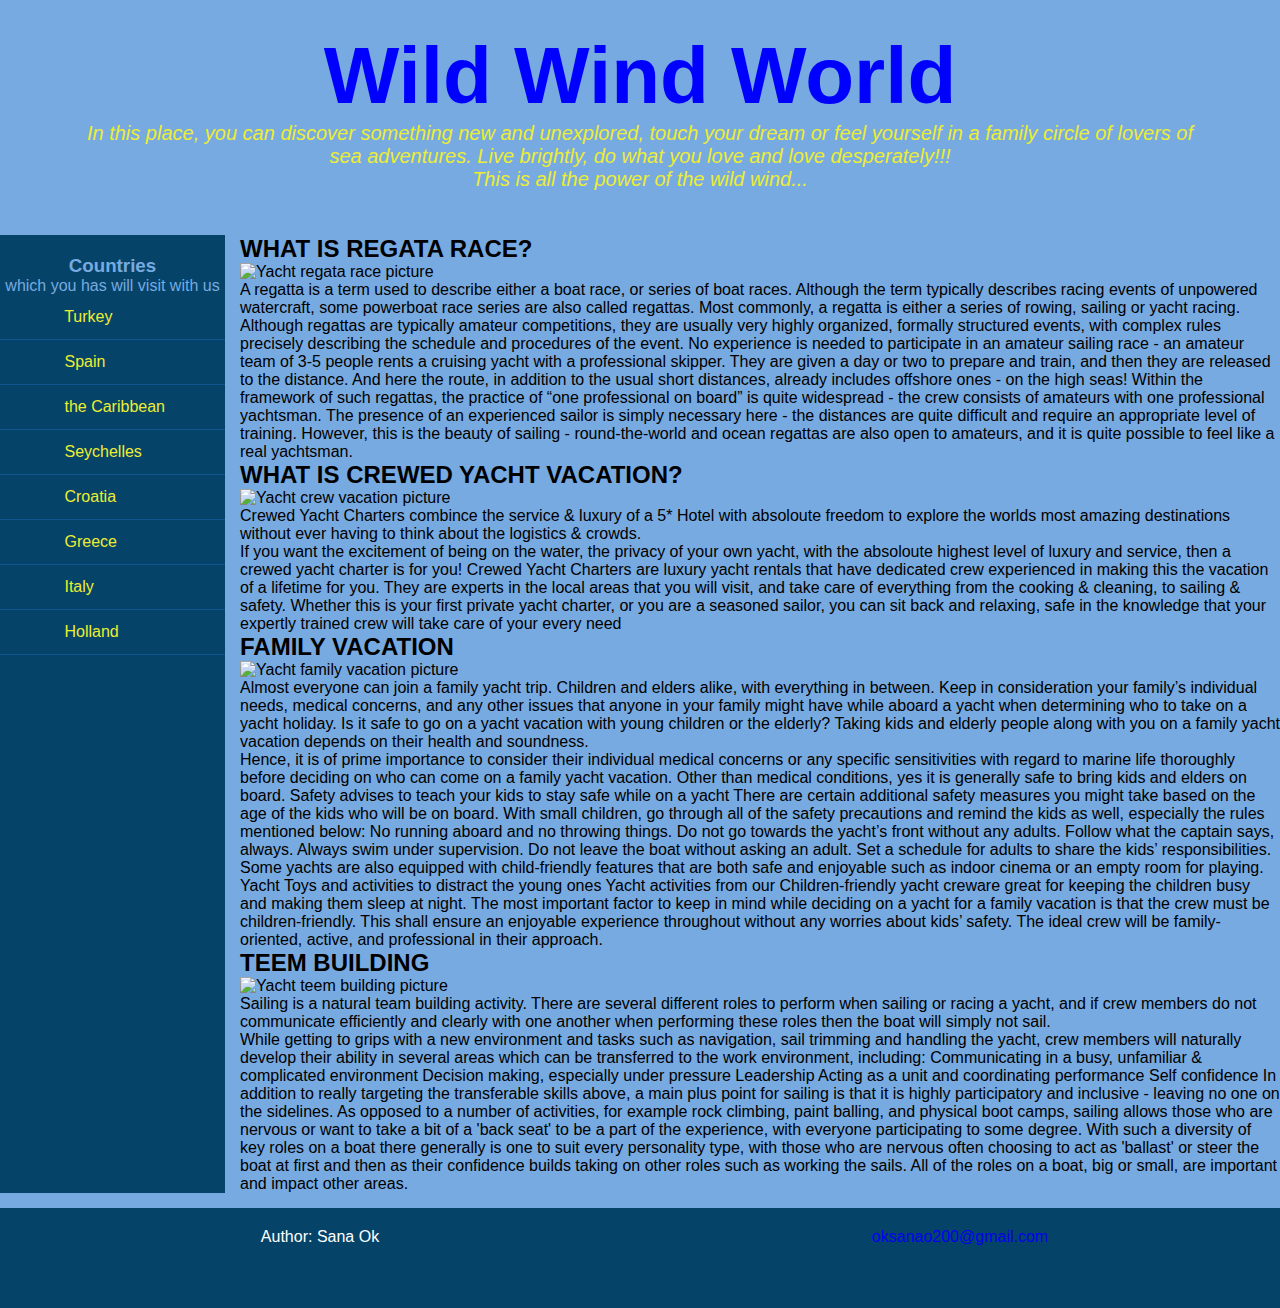
==== commit 016bf80c: "created blog page" ====
--- a/index.html
+++ b/index.html
@@ -6,7 +6,7 @@
       name="viewport"
       content="width=device-width, initial-scale=1, shrink-to-fit=no"
     />
-    <title>Minions Blog</title>
+   <title>wild wind's blog</title>
     <link
       href="//fonts.googleapis.com/css?family=Roboto:400,500,300"
       rel="stylesheet"
@@ -15,70 +15,221 @@
     <link rel="stylesheet" href="css/style.css" />
     <link rel="shortcut icon" type="image/x-icon" href="favicon.ico" />
   </head>
+  <style>
+    body {
+      background-color: #77aae1;
+    }
+  </style>
   <body>
-    <div class="main-container">
-      <header>
-        <nav>
-          <a href="#kevin">Kevin</a>
-          <a href="#stuart">Stuart</a>
-          <a href="#bob">Bob</a>
-        </nav>
-        <div class="logo">
-          <img src="img/logo.png" />
+    <div class="container">
+      <div class="header">
+        <h1 class="name">Wild Wind World</h1>
+
+        <p id="description">
+          <i
+            >In this place, you can discover something new and unexplored, touch
+            your dream or feel yourself in a family circle of lovers of sea
+            adventures. Live brightly, do what you love and love
+            desperately!!!<br />
+            This is all the power of the wild wind...</i
+          >
+        </p>
+      </div>
+
+      <div class="content">
+        <ul>
+          <li>
+            <article class="regata">
+              <h2>WHAT IS REGATA RACE?</h2>
+              <img src="..." alt="Yacht regata race picture" />
+              <p>
+                A regatta is a term used to describe either a boat race, or
+                series of boat races. Although the term typically describes
+                racing events of unpowered watercraft, some powerboat race
+                series are also called regattas. Most commonly, a regatta is
+                either a series of rowing, sailing or yacht racing. 
+              </p>
+              <p>Although regattas are typically amateur competitions, they are usually
+                very highly organized, formally structured events, with complex
+                rules precisely describing the schedule and procedures of the
+                event. No experience is needed to participate in an amateur
+                sailing race - an amateur team of 3-5 people rents a cruising
+                yacht with a professional skipper. They are given a day or two
+                to prepare and train, and then they are released to the
+                distance. And here the route, in addition to the usual short
+                distances, already includes offshore ones - on the high seas!
+                Within the framework of such regattas, the practice of “one
+                professional on board” is quite widespread - the crew consists
+                of amateurs with one professional yachtsman. The presence of an
+                experienced sailor is simply necessary here - the distances are
+                quite difficult and require an appropriate level of training.
+                However, this is the beauty of sailing - round-the-world and
+                ocean regattas are also open to amateurs, and it is quite
+                possible to feel like a real yachtsman.</p>
+            </article>
+          </li>
+          <li>
+            <article class="crewed">
+              <h2>WHAT IS CREWED YACHT VACATION?</h2>
+              <img src="..." alt="Yacht crew vacation picture" />
+              <p>
+                Crewed Yacht Charters combince the service & luxury of a 5*
+                Hotel with absoloute freedom to explore the worlds most amazing
+                destinations without ever having to think about the logistics &
+                crowds. 
+                <p>If you want the excitement of being on the water, the
+                privacy of your own yacht, with the absoloute highest level of
+                luxury and service, then a crewed yacht charter is for you!
+                Crewed Yacht Charters are luxury yacht rentals that have
+                dedicated crew experienced in making this the vacation of a
+                lifetime for you. They are experts in the local areas that you
+                will visit, and take care of everything from the cooking &
+                cleaning, to sailing & safety. Whether this is your first
+                private yacht charter, or you are a seasoned sailor, you can sit
+                back and relaxing, safe in the knowledge that your expertly
+                trained crew will take care of your every need</p>
+              </p>
+            </article>
+          </li>
+          <li>
+            <article class="familyvacation">
+              <h2>FAMILY VACATION</h2>
+              <img src="..." alt="Yacht family vacation picture" />
+              <p>
+                Almost everyone can join a family yacht trip. Children and
+                elders alike, with everything in between. Keep in consideration
+                your family’s individual needs, medical concerns, and any other
+                issues that anyone in your family might have while aboard a
+                yacht when determining who to take on a yacht holiday. Is it
+                safe to go on a yacht vacation with young children or the
+                elderly? Taking kids and elderly people along with you on a
+                family yacht vacation depends on their health and soundness.</p>
+                <p>Hence, it is of prime importance to consider their individual
+                medical concerns or any specific sensitivities with regard to
+                marine life thoroughly before deciding on who can come on a
+                family yacht vacation. Other than medical conditions, yes it is
+                generally safe to bring kids and elders on board. Safety advises
+                to teach your kids to stay safe while on a yacht There are
+                certain additional safety measures you might take based on the
+                age of the kids who will be on board. With small children, go
+                through all of the safety precautions and remind the kids as
+                well, especially the rules mentioned below: No running aboard
+                and no throwing things. Do not go towards the yacht’s front
+                without any adults. Follow what the captain says, always. Always
+                swim under supervision. Do not leave the boat without asking an
+                adult. Set a schedule for adults to share the kids’
+                responsibilities. Some yachts are also equipped with
+                child-friendly features that are both safe and enjoyable such as
+                indoor cinema or an empty room for playing. Yacht Toys and
+                activities to distract the young ones Yacht activities from our
+                Children-friendly yacht creware great for keeping the children
+                busy and making them sleep at night. The most important factor
+                to keep in mind while deciding on a yacht for a family vacation
+                is that the crew must be children-friendly. This shall ensure an
+                enjoyable experience throughout without any worries about kids’
+                safety. The ideal crew will be family-oriented, active, and
+                professional in their approach.</p>
+                
+              
+            </article>
+          </li>
+          <li>
+            <article class="teembuilding">
+              <h2>TEEM BUILDING</h2>
+              <img src="..." alt="Yacht teem building picture"/>
+              <p>
+                Sailing is a natural team building activity. There are several
+                different roles to perform when sailing or racing a yacht, and
+                if crew members do not communicate efficiently and clearly with
+                one another when performing these roles then the boat will
+                simply not sail.</p>
+                <p>While getting to grips with a new environment
+                and tasks such as navigation, sail trimming and handling the
+                yacht, crew members will naturally develop their ability in
+                several areas which can be transferred to the work environment,
+                including: Communicating in a busy, unfamiliar & complicated
+                environment Decision making, especially under pressure
+                Leadership Acting as a unit and coordinating performance Self
+                confidence In addition to really targeting the transferable
+                skills above, a main plus point for sailing is that it is highly
+                participatory and inclusive - leaving no one on the sidelines.
+                As opposed to a number of activities, for example rock climbing,
+                paint balling, and physical boot camps, sailing allows those who
+                are nervous or want to take a bit of a 'back seat' to be a part
+                of the experience, with everyone participating to some degree.
+                With such a diversity of key roles on a boat there generally is
+                one to suit every personality type, with those who are nervous
+                often choosing to act as 'ballast' or steer the boat at first
+                and then as their confidence builds taking on other roles such
+                as working the sails. All of the roles on a boat, big or small,
+                are important and impact other areas.</p> 
+              
+            </article>
+          </li>
+        </ul>
+      </div>
+      <div class="sidebar">
+        <div class="sidebartitle"><h3>Сountries</h3>
+        <p>which you has will visit with us</p>
+      </div>
+        
+        <div class="countries">
+          <ul>
+            <li>
+              <a href="#" class="active">
+                <span class="icon"></span>
+                <span class="item">Turkey </span>
+              </a>
+            </li>
+            <li>
+              <a href="#" class="active">
+                <span class="icon"></span>
+                <span class="”item”">Spain </span>
+              </a>
+            </li>
+            <li>
+              <a href="#" class="active">
+                <span class="icon"></span>
+                <span class="item">the Caribbean </span>
+              </a>
+            </li>
+            <li>
+              <a href="#" class="active">
+                <span class="icon"></span>
+                <span class="item">Seychelles </span>
+              </a>
+            </li>
+            <li>
+              <a href="#" class="active">
+                <span class="icon"></span>
+                <span class="item">Croatia </span>
+              </a>
+            </li>
+            <li>
+              <a href="#" class="active">
+                <span class="icon"></span>
+                <span class="item">Greece </span>
+              </a>
+            </li>
+            <li>
+              <a href="#" class="active">
+                <span class="icon"></span>
+                <span class="item">Italy </span>
+              </a>
+            </li>
+            <li>
+              <a href="#" class="active">
+                <span class="icon"></span>
+                <span class="item">Holland</span>
+              </a>
+            </li>
+          </ul>
         </div>
-        <div class="site-description">
-          I like the Minions, they are funny guys.<br/>
-          On this website you can learn a little about the three main characters from the<br/>
-          "Despicable Me" movie.
-        </div>
-      </header>
-      <main>
-        <div class="container">
-          <h1>Characters</h1>
-          <div class="articles">
-            <article id="kevin">
-              <h2>Kevin</h2>
-              <img src="img/kevin.png"/>
-              <div class="content">
-                <h3>Appearance</h3>
-                <p>Kevin is a tall, two-eyed minion with sprout cut hair and is usually seen wearing his golf apparel.</p>
-                <h3>Personality</h3>
-                <p>Kevin loves to make fun of and tease people or Minions, shown when he made fun of Jerry and teased him for being a coward. He likes playing golf polo and cricket. Kevin has a sense of humor, shown when he thought it was hilarious to see Tom turn into a mutant purple minion, but then immediately showed a cautious side when he realized that he was next to be a victim. In the film Minions, he is the protagonist and leader of the trio in search of a new master. He truly cares about the well-being of the Minion tribe (which is dependent on them having a proper master).</p>
-              </div>
-              <a href="#">More...</a>
-            </article>
-            <article id="stuart">
-              <h2>Stuart</h2>
-              <img src="img/stuart.png"/>
-              <div class="content">
-                <h3>Appearance</h3>
-                <p>Stuart is a one-eyed short Minion with combed hair.</p>
-                <h3>Personality</h3>
-                <p>Stuart is playful, friendly, intelligent and funny. He is skillful at video games like his friend Dave. He can also be the most sincere and innocent out of all the minions. He also seems to have a rebellious and obstreperous attitude. He is considered to be a slacker among the other Minions, preferring to chill out and play the ukulele than listen to the rules. Also, he was said to be always hungry in Minions, such as when he attempted to eat Kevin and Bob when he was thinking of them as bananas. He also has a high sense of romance such as when he was attracted to a yellow fire hydrant in New York, thinking that it was a female minion.</p>
-              </div>
-              <a href="">More...</a>
-            </article>
-            <article id="bob">
-              <h2>Bob</h2>
-              <img src="img/bob.png"/>
-              <div class="content">
-                <h3>Appearance</h3>
-                <p>Bob is a short and bald Minion with heterocromia. He often carries around a teddy bear that he owns called Tim, which is brown with yellow buttoned eyes.</p>
-                <h3>Personality</h3>
-                <p>Bob is a Minion who is more childish and immature than most of the other Minions. He is described as a "Little Brother" who finds love in anything and everything, including a rat (who he named Poochy) he found in a sewer in the Minions film. He also enjoys bedtime stories and playing with his favorite stuffed teddy bear, Tim. However, in the audition scene in Despicable Me 2 (having grown since the time of Minions), he became more plumper which made him look more like the short and plump Minions with spiky hair, just no hair. Is also shown more mature, albeit still playful, as well as more of a goofball like all the other Minions.</p>
-              </div>
-              <a href="">More...</a>
-            </article>
-          </div>
-        </div>
-      </main>
-      <footer>
-        <div class="container">
-          <span class="copyright">&#169; 2023<br/><br/>
-            Done by me.
-          </span>
-        </div>
-      </footer>
+      </div>
+      <div class="footer">
+        <p>Author: Sana Ok</p>
+        <p><a href="mailto:oksanao200@gmail.com">oksanao200@gmail.com</a></p>
+      </div>
     </div>
   </body>
 </html>
--- a/css/style.css
+++ b/css/style.css
@@ -1,177 +1,94 @@
-* {
-    box-sizing: border-box;
-    font-family: Arial, "Sans Serif";
-    margin: 0;
-    padding: 0;
-}
-html, body {
-  scroll-padding-top: 25px;
-  scroll-behavior: smooth;
-}
-body {
-    background: url(../img/background.jpg) no-repeat;
-    -moz-background-size: 100%;
-    -webkit-background-size: 100%;
-    -o-background-size: 100%;
-    background-size: 100%;
-    background-attachment: fixed;
-}
-/* grid for page template start */
-.main-container {
-    display: grid;
-    grid-template-columns: 1fr;
-    grid-template-rows: auto 1fr auto;
-    grid-template-areas: 
-      "header"
-      "main"
-      "footer";
-    grid-row-gap: 50px;
-}
-header {
-    grid-area: header;
-}
-main { 
-    grid-area: main;
-}
-footer {
-    grid-area: footer;
-}
-/* grid for page template end */
-
 .container {
-    max-width: 1500px;
-    margin: 0 auto;
-}
-.logo {
-    text-align: center;;
-}
-.logo img {
-    width: 50%;
-    max-width: 750px;
-}
-.site-description {
-    text-align: center;
-    margin: 20px;
-    font-size: 1.5em;
-    padding: 20px;
+  height: 100%;
+  display: grid;
+  grid-gap: 15px;
+  grid-template-columns: [main-start] 1fr [content-start] 7fr [content-end main-end];
+  grid-template-rows: [main-start] 220px [content-start] auto [content-end] 100px [main-end];
 }
 
-/* nav start */
-nav {
-    display: flex;
-    flex-direction: row;
-    justify-content: center;
-}
-nav a {
-    display: block;
-    padding: 10px 15px;
-    text-decoration: none;
-    color: white;
-    background-color: #000;
-    border-radius: 30px;
-    margin: 20px;
-    font-size: 2em;
-    border: 3px solid #000;
-}
-nav a:hover {
-    color: black;
-    background-color: white;
-    color: #fee142;
-    border: 3px solid #fee142;
-}
-/* nav end */
-
-main {
-    display: flex;
-    flex-direction: column;
+.header {
+  text-align: center;
+  height: 200px;
+  margin: 20px;
+  padding: 10px;
+  grid-column: main-start / main-end;
 }
 
-main .container {
-    background-color: #fee142;
-    border-radius: 20px;
-    padding: 20px;
+.content {
+  grid-column: content-start / content-end;
+}
+
+.sidebar {
+  grid-column: main-start / content-start;
+  grid-row: content-start / content-end;
+}
+.footer {
+  grid-column: main-start / main-end;
+  display: grid;
+  text-align: center;
+  background-color: #054468;
+  color: white;
+  grid-template-columns: repeat(2, 1fr);
+  min-height: fit-content;
+  padding: 20px 0 20px 0;
 }
 h1 {
-    text-align: center;
-    text-transform: uppercase;
-    font-size: 3em;
+  color: blue;
+  font-size: 80px;
+  margin: 0;
+  padding: 10 px;
+}
+#description {
+  color: rgb(237, 237, 51);
+  font-size: 20px;
+  margin: 0;
+  padding: 0px 50px 20px 50px;
 }
 
-/* article start */
-
-/* article grid start */
-article {
-    display: grid;
-    grid-template-columns: repeat(3, 1fr);
-    grid-template-rows: auto 1fr auto;
-    grid-column-gap: 20px;
-    grid-row-gap: 20px;
-    margin-top: 20px;
-    border-bottom: 1px solid #fff; 
-}
-article h2 {
-    grid-area: 1 / 1 / 2 / 4;
-}
-article img {
-    grid-area: 2 / 1 / 3 / 2;
-}
-article .content {
-    grid-area: 2 / 2 / 3 / 4;
-}
-article a {
-    grid-area: 3 / 1 / 4 / 4;
-    justify-self: end;
-}
-/* article grid end */
-
-article:last-child {
-    border-bottom: none;
-}
-article img {
-    width: 100%;
-    background-color: #fff;
-    border-radius: 20px;
-}
-article a {
-    padding: 10px 15px;
-    border: 2px solid #fff;
-    color: #fff;
-    margin: 10px 0 10px 10px;
-    text-decoration: none;
-    font-size: 1.5em;
-    border-radius: 7px;
-}
-article a:hover {
-    background-color: #fff;
-    color: #444131;
-}
-article .content h3 {
-    margin-bottom: 15px;
-}
-article .content p {
-    line-height: 1.5em;
-    margin-bottom: 30px;
-}
-/* article end */
-
-footer  {
-    background-color: black;
-    text-align: center;
-}
-footer span {
-    display: block;
-    padding: 40px;
-    color: white;
+.sidebartitle {
+  text-align: center;
+  color: #77aae1;
 }
 
-@media screen and (min-width: 1280px) {
-    article .content p {
-        font-size: 22px;
-    }
+* {
+  list-style: none;
+  text-decoration: none;
+  margin: 0;
+  padding: 0;
+  box-sizing: border-box;
+  font-family: ‘Open Sans’, sans-serif;
 }
 
-@media screen and (min-width: 1024px) {
-    article .content p {
-        font-size: 18px;
-    }
+.sidebar {
+  background: #054468;
+  top: 0;
+  left: 0;
+  width: 225px;
+  height: 100%;
+  padding: 20px 0;
 }
+.sidebar ul li a {
+  display: block;
+  padding: 13px 30px;
+  border-bottom: 1px solid #10558d;
+  color: rgb(237, 237, 51);
+  font-size: 16px;
+}
+.sidebar ul li a .icon {
+  color: #dee4ec;
+  width: 30px;
+  display: inline-block;
+}
+
+article > p:first-child {
+  color: rgb(5, 68, 104);
+  font-weight: bolder;
+}
+/**
+ * Add your custom styles below
+ * 
+ * Remember: 
+ * - Be organised, use comments and separate your styles into meaningful chunks
+ *    for example: General styles, Navigation styles, Hero styles, Footer etc.
+ * 
+ */
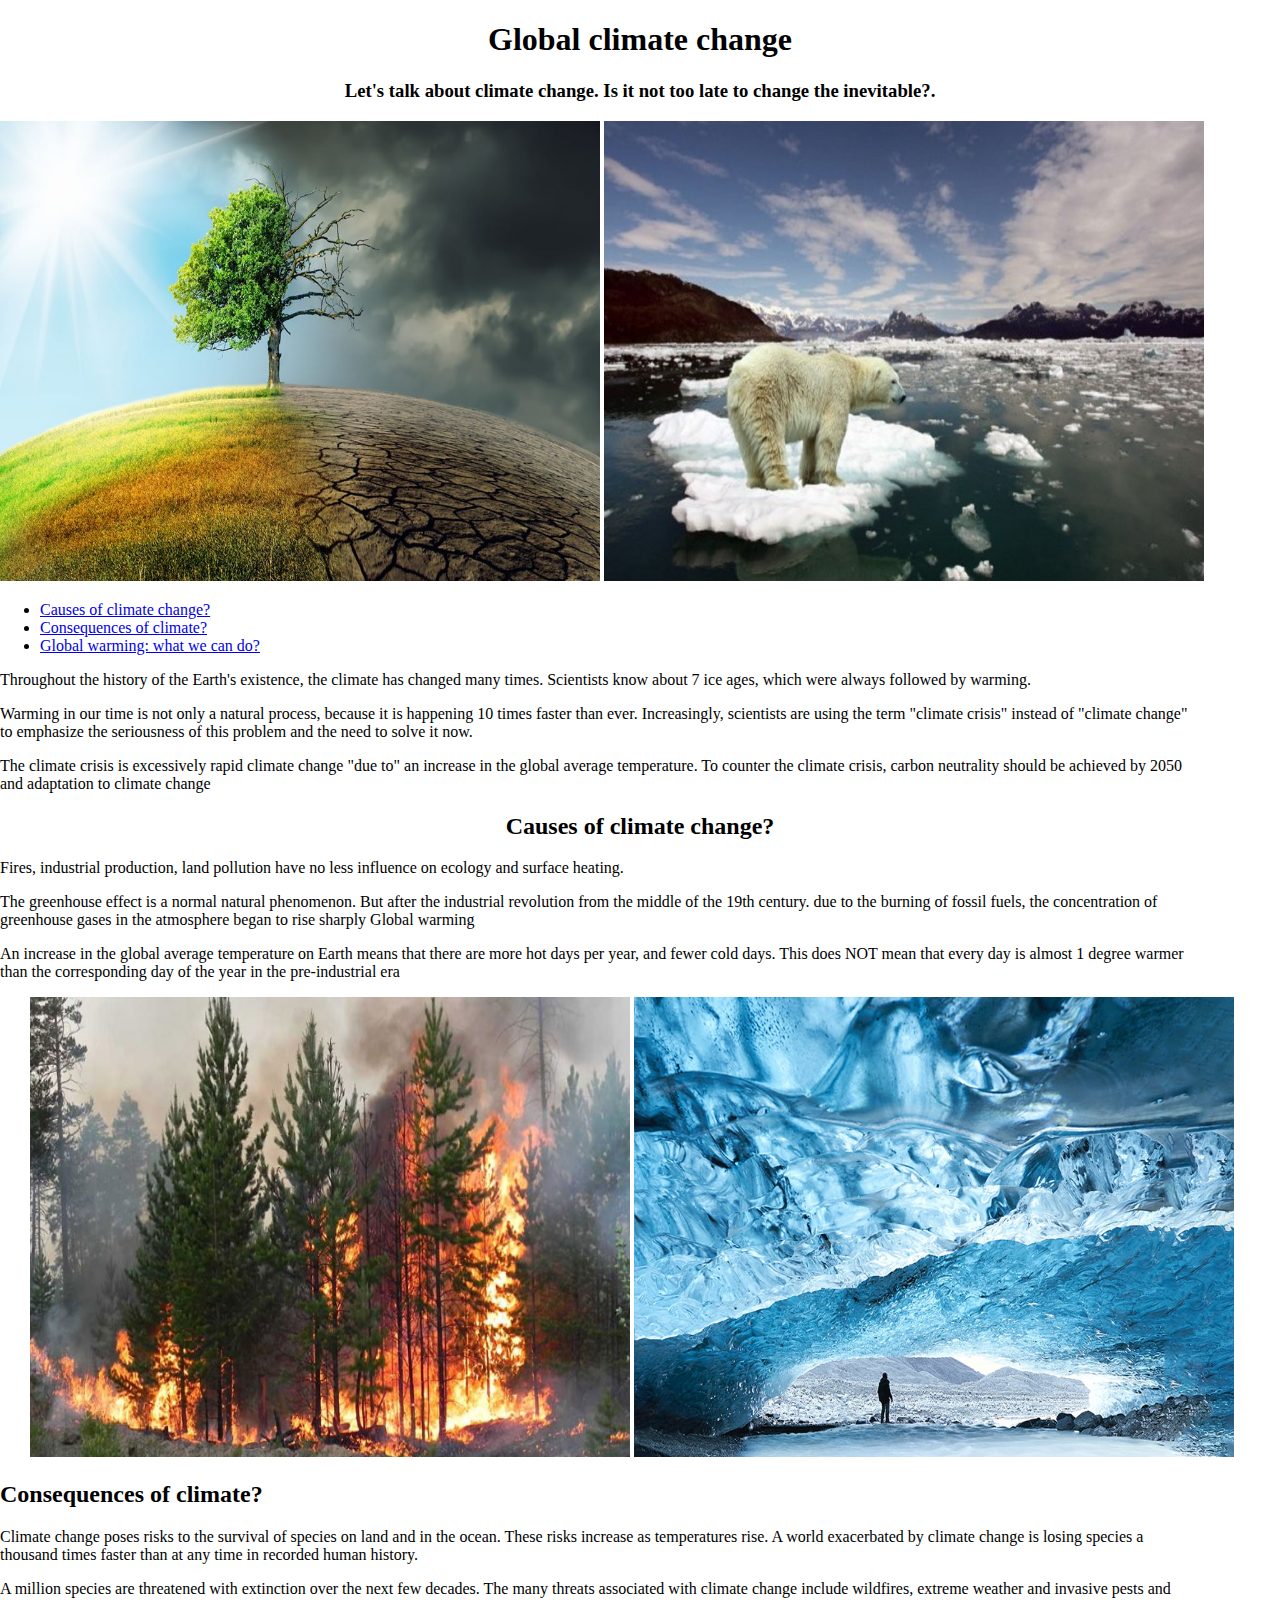
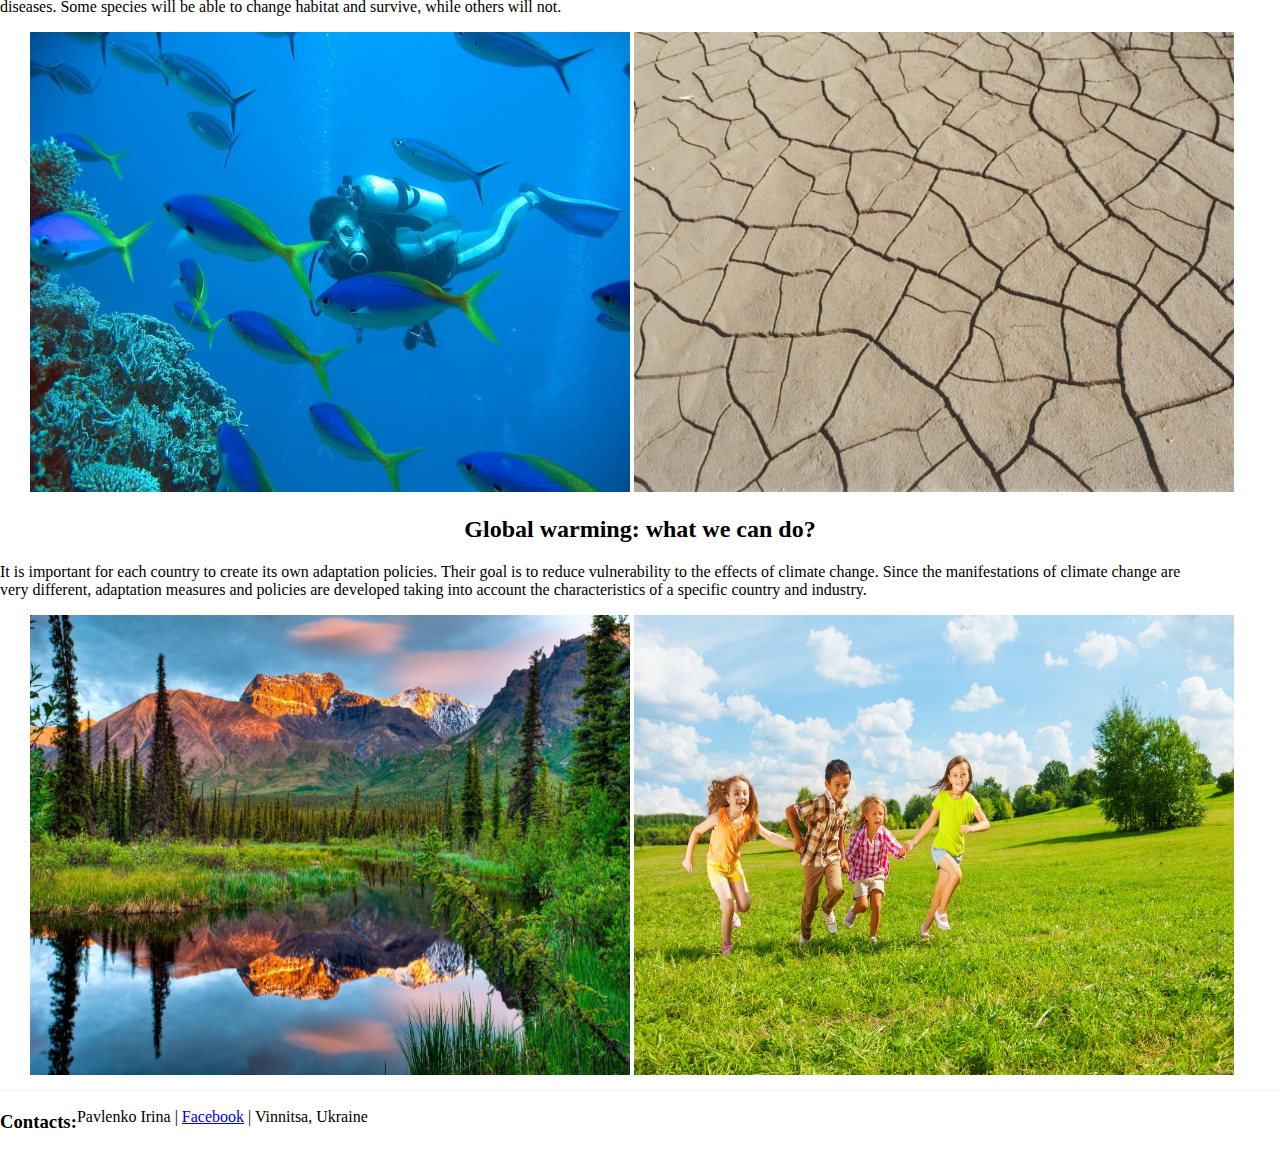
==== commit 7ceceedd: "Task one" ====
--- a/index.html
+++ b/index.html
@@ -1,235 +1,109 @@
 <!DOCTYPE html>
 <html lang="en">
-  <head>
-    <meta charset="UTF-8" />
-    <meta
-      name="viewport"
-      content="width=device-width, initial-scale=1, shrink-to-fit=no"
-    />
-   <title>wild wind's blog</title>
-    <link
-      href="//fonts.googleapis.com/css?family=Roboto:400,500,300"
-      rel="stylesheet"
-      type="text/css"
-    />
-    <link rel="stylesheet" href="css/style.css" />
-    <link rel="shortcut icon" type="image/x-icon" href="favicon.ico" />
-  </head>
-  <style>
-    body {
-      background-color: #77aae1;
-    }
-  </style>
-  <body>
+
+<head>
+  <meta charset="UTF-8" />
+  <meta name="viewport" content="width=device-width, initial-scale=1, shrink-to-fit=no" />
+  <title>Global climate change</title>
+  <link href="//fonts.googleapis.com/css?family=Roboto:400,500,300" rel="stylesheet" type="text/css" />
+  <link rel="stylesheet" href="css/style.css" />
+  <link rel="shortcut icon" type="image/x-icon" href="favicon.ico" />
+</head>
+
+<body>
+  <!-- Add your HTML markup here -->
+  <!-- Remember: Use semantic HTML tags like <header>, <main>, <nav>, <footer>, <section> etc -->
+</body>
+
+</html>
+
+<body>
+  <header">
     <div class="container">
-      <div class="header">
-        <h1 class="name">Wild Wind World</h1>
-
-        <p id="description">
-          <i
-            >In this place, you can discover something new and unexplored, touch
-            your dream or feel yourself in a family circle of lovers of sea
-            adventures. Live brightly, do what you love and love
-            desperately!!!<br />
-            This is all the power of the wild wind...</i
-          >
-        </p>
-      </div>
-
-      <div class="content">
-        <ul>
-          <li>
-            <article class="regata">
-              <h2>WHAT IS REGATA RACE?</h2>
-              <img src="..." alt="Yacht regata race picture" />
-              <p>
-                A regatta is a term used to describe either a boat race, or
-                series of boat races. Although the term typically describes
-                racing events of unpowered watercraft, some powerboat race
-                series are also called regattas. Most commonly, a regatta is
-                either a series of rowing, sailing or yacht racing. 
-              </p>
-              <p>Although regattas are typically amateur competitions, they are usually
-                very highly organized, formally structured events, with complex
-                rules precisely describing the schedule and procedures of the
-                event. No experience is needed to participate in an amateur
-                sailing race - an amateur team of 3-5 people rents a cruising
-                yacht with a professional skipper. They are given a day or two
-                to prepare and train, and then they are released to the
-                distance. And here the route, in addition to the usual short
-                distances, already includes offshore ones - on the high seas!
-                Within the framework of such regattas, the practice of “one
-                professional on board” is quite widespread - the crew consists
-                of amateurs with one professional yachtsman. The presence of an
-                experienced sailor is simply necessary here - the distances are
-                quite difficult and require an appropriate level of training.
-                However, this is the beauty of sailing - round-the-world and
-                ocean regattas are also open to amateurs, and it is quite
-                possible to feel like a real yachtsman.</p>
-            </article>
-          </li>
-          <li>
-            <article class="crewed">
-              <h2>WHAT IS CREWED YACHT VACATION?</h2>
-              <img src="..." alt="Yacht crew vacation picture" />
-              <p>
-                Crewed Yacht Charters combince the service & luxury of a 5*
-                Hotel with absoloute freedom to explore the worlds most amazing
-                destinations without ever having to think about the logistics &
-                crowds. 
-                <p>If you want the excitement of being on the water, the
-                privacy of your own yacht, with the absoloute highest level of
-                luxury and service, then a crewed yacht charter is for you!
-                Crewed Yacht Charters are luxury yacht rentals that have
-                dedicated crew experienced in making this the vacation of a
-                lifetime for you. They are experts in the local areas that you
-                will visit, and take care of everything from the cooking &
-                cleaning, to sailing & safety. Whether this is your first
-                private yacht charter, or you are a seasoned sailor, you can sit
-                back and relaxing, safe in the knowledge that your expertly
-                trained crew will take care of your every need</p>
-              </p>
-            </article>
-          </li>
-          <li>
-            <article class="familyvacation">
-              <h2>FAMILY VACATION</h2>
-              <img src="..." alt="Yacht family vacation picture" />
-              <p>
-                Almost everyone can join a family yacht trip. Children and
-                elders alike, with everything in between. Keep in consideration
-                your family’s individual needs, medical concerns, and any other
-                issues that anyone in your family might have while aboard a
-                yacht when determining who to take on a yacht holiday. Is it
-                safe to go on a yacht vacation with young children or the
-                elderly? Taking kids and elderly people along with you on a
-                family yacht vacation depends on their health and soundness.</p>
-                <p>Hence, it is of prime importance to consider their individual
-                medical concerns or any specific sensitivities with regard to
-                marine life thoroughly before deciding on who can come on a
-                family yacht vacation. Other than medical conditions, yes it is
-                generally safe to bring kids and elders on board. Safety advises
-                to teach your kids to stay safe while on a yacht There are
-                certain additional safety measures you might take based on the
-                age of the kids who will be on board. With small children, go
-                through all of the safety precautions and remind the kids as
-                well, especially the rules mentioned below: No running aboard
-                and no throwing things. Do not go towards the yacht’s front
-                without any adults. Follow what the captain says, always. Always
-                swim under supervision. Do not leave the boat without asking an
-                adult. Set a schedule for adults to share the kids’
-                responsibilities. Some yachts are also equipped with
-                child-friendly features that are both safe and enjoyable such as
-                indoor cinema or an empty room for playing. Yacht Toys and
-                activities to distract the young ones Yacht activities from our
-                Children-friendly yacht creware great for keeping the children
-                busy and making them sleep at night. The most important factor
-                to keep in mind while deciding on a yacht for a family vacation
-                is that the crew must be children-friendly. This shall ensure an
-                enjoyable experience throughout without any worries about kids’
-                safety. The ideal crew will be family-oriented, active, and
-                professional in their approach.</p>
-                
-              
-            </article>
-          </li>
-          <li>
-            <article class="teembuilding">
-              <h2>TEEM BUILDING</h2>
-              <img src="..." alt="Yacht teem building picture"/>
-              <p>
-                Sailing is a natural team building activity. There are several
-                different roles to perform when sailing or racing a yacht, and
-                if crew members do not communicate efficiently and clearly with
-                one another when performing these roles then the boat will
-                simply not sail.</p>
-                <p>While getting to grips with a new environment
-                and tasks such as navigation, sail trimming and handling the
-                yacht, crew members will naturally develop their ability in
-                several areas which can be transferred to the work environment,
-                including: Communicating in a busy, unfamiliar & complicated
-                environment Decision making, especially under pressure
-                Leadership Acting as a unit and coordinating performance Self
-                confidence In addition to really targeting the transferable
-                skills above, a main plus point for sailing is that it is highly
-                participatory and inclusive - leaving no one on the sidelines.
-                As opposed to a number of activities, for example rock climbing,
-                paint balling, and physical boot camps, sailing allows those who
-                are nervous or want to take a bit of a 'back seat' to be a part
-                of the experience, with everyone participating to some degree.
-                With such a diversity of key roles on a boat there generally is
-                one to suit every personality type, with those who are nervous
-                often choosing to act as 'ballast' or steer the boat at first
-                and then as their confidence builds taking on other roles such
-                as working the sails. All of the roles on a boat, big or small,
-                are important and impact other areas.</p> 
-              
-            </article>
-          </li>
-        </ul>
-      </div>
-      <div class="sidebar">
-        <div class="sidebartitle"><h3>Сountries</h3>
-        <p>which you has will visit with us</p>
-      </div>
-        
-        <div class="countries">
-          <ul>
-            <li>
-              <a href="#" class="active">
-                <span class="icon"></span>
-                <span class="item">Turkey </span>
-              </a>
-            </li>
-            <li>
-              <a href="#" class="active">
-                <span class="icon"></span>
-                <span class="”item”">Spain </span>
-              </a>
-            </li>
-            <li>
-              <a href="#" class="active">
-                <span class="icon"></span>
-                <span class="item">the Caribbean </span>
-              </a>
-            </li>
-            <li>
-              <a href="#" class="active">
-                <span class="icon"></span>
-                <span class="item">Seychelles </span>
-              </a>
-            </li>
-            <li>
-              <a href="#" class="active">
-                <span class="icon"></span>
-                <span class="item">Croatia </span>
-              </a>
-            </li>
-            <li>
-              <a href="#" class="active">
-                <span class="icon"></span>
-                <span class="item">Greece </span>
-              </a>
-            </li>
-            <li>
-              <a href="#" class="active">
-                <span class="icon"></span>
-                <span class="item">Italy </span>
-              </a>
-            </li>
-            <li>
-              <a href="#" class="active">
-                <span class="icon"></span>
-                <span class="item">Holland</span>
-              </a>
-            </li>
-          </ul>
-        </div>
-      </div>
-      <div class="footer">
-        <p>Author: Sana Ok</p>
-        <p><a href="mailto:oksanao200@gmail.com">oksanao200@gmail.com</a></p>
+      <h1 style="text-align: center;">Global climate change</h1>
+      <h3 style="text-align: center;">Let's talk about climate change. Is it not too late to change the inevitable?.
+      </h3>
+      <div class="images" style="margin-left">
+        <img src="pictures/picture 1.jpg" />
+        <img src="pictures/picture 3.jpg" />
       </div>
     </div>
-  </body>
-</html>
+    <nav>
+      <ul>
+        <li><a href="#Causes of climate change?">Causes of climate change?</a></li>
+        <li><a href="#Consequences of climate?-post">Consequences of climate?</a></li>
+        <li><a href="#Global warming: what we can do?">Global warming: what we can do?</a></li>
+      </ul>
+    </nav>
+    <p id="header-paragraph"> Throughout the history of the Earth's existence, the climate has changed many times.
+      Scientists know about 7 ice ages, which were always followed by warming.</p>
+    <p>Warming in our time is not only a natural process, because it is happening 10 times faster than ever.
+      Increasingly, scientists are using the term "climate crisis" instead of "climate change" to emphasize the
+      seriousness of this problem and the need to solve it now.</p>
+    <p>The climate crisis is excessively rapid climate change "due to" an increase in the global average temperature.
+      To counter the climate crisis, carbon neutrality should be achieved by 2050 and adaptation to climate change</p>
+    </header>
+    <main>
+      <article id="Causes of climate change?">
+        <div id="Causes of climate change?-paragraph">
+          <h2 style="text-align: center;">Causes of climate change?</h2>
+          <p> Fires, industrial production, land pollution have no less influence on ecology and
+            surface heating.</p>
+          <p> The greenhouse effect is a normal natural phenomenon. But after the industrial revolution from the middle
+            of the 19th century. due to the burning of fossil fuels, the concentration of greenhouse gases in the
+            atmosphere began to rise sharply Global warming</p>
+          <p>An increase in the global average temperature on Earth means that there are more hot days per year, and
+            fewer cold days. This does NOT mean that every day is almost 1 degree warmer than the corresponding day of
+            the year in the pre-industrial era</p>
+        </div>
+        <div class="images" style="margin-left: 30px;">
+          <img src="pictures/picture 4.jpg" />
+          <img src="pictures/picture 2.jpg" />
+        </div>
+        </div>
+      </article>
+      <main>
+        <article id="Consequences of climate?">
+          <div id="Consequences of climate?-post"></div>
+          <h2 tyle="text-align: center;">Consequences of climate?</h2>
+          <p> Climate change poses risks to the survival of species on land and in the ocean.
+            These risks increase as temperatures rise. A world exacerbated by climate change is losing species a
+            thousand times faster than at any time in recorded human history.</p>
+          <p>A million species are threatened with extinction over the next few decades. The many threats associated
+            with climate change include
+            wildfires, extreme weather and invasive pests and diseases. Some species will be able to change
+            habitat and survive, while others will not.</p>
+          </div>
+          <div class="images" style="margin-left: 30px;">
+            <img src="pictures/picture 8.jpg" />
+            <img src="pictures/picture9.jpg" />
+          </div>
+          </div>
+        </article>
+        <main>
+          <article id="Global warming: what we can do?">
+            <div id="Global warming: what we can do?-post"></div>
+            <h2 style="text-align: center;">Global warming: what we can do?</h2>
+            <p>It is important for each country to create its own adaptation policies.
+              Their goal is to reduce vulnerability to the effects of climate change.
+              Since the manifestations of climate change are very different, adaptation measures and policies are
+              developed taking into account the characteristics of a specific country and industry.</p>
+            </div>
+            <div class="images" style="margin-left: 30px;">
+              <img src="pictures/picture 7.jpg" />
+              <img src="pictures/picture 9.jpeg" />
+            </div>
+            </div>
+          </article>
+          </div>
+        </main>
+        <footer id="footer">
+          <h3>Contacts:</h3>
+          <p>Pavlenko Irina |
+            <a id="footer-link" href="https://www.facebook.com/irenmetal" target="_blank">Facebook</a> |
+            Vinnitsa, Ukraine
+          </p>
+        </footer>
+</body>
+
+</html>--- a/css/style.css
+++ b/css/style.css
@@ -1,89 +1,3 @@
-.container {
-  height: 100%;
-  display: grid;
-  grid-gap: 15px;
-  grid-template-columns: [main-start] 1fr [content-start] 7fr [content-end main-end];
-  grid-template-rows: [main-start] 220px [content-start] auto [content-end] 100px [main-end];
-}
-
-.header {
-  text-align: center;
-  height: 200px;
-  margin: 20px;
-  padding: 10px;
-  grid-column: main-start / main-end;
-}
-
-.content {
-  grid-column: content-start / content-end;
-}
-
-.sidebar {
-  grid-column: main-start / content-start;
-  grid-row: content-start / content-end;
-}
-.footer {
-  grid-column: main-start / main-end;
-  display: grid;
-  text-align: center;
-  background-color: #054468;
-  color: white;
-  grid-template-columns: repeat(2, 1fr);
-  min-height: fit-content;
-  padding: 20px 0 20px 0;
-}
-h1 {
-  color: blue;
-  font-size: 80px;
-  margin: 0;
-  padding: 10 px;
-}
-#description {
-  color: rgb(237, 237, 51);
-  font-size: 20px;
-  margin: 0;
-  padding: 0px 50px 20px 50px;
-}
-
-.sidebartitle {
-  text-align: center;
-  color: #77aae1;
-}
-
-* {
-  list-style: none;
-  text-decoration: none;
-  margin: 0;
-  padding: 0;
-  box-sizing: border-box;
-  font-family: ‘Open Sans’, sans-serif;
-}
-
-.sidebar {
-  background: #054468;
-  top: 0;
-  left: 0;
-  width: 225px;
-  height: 100%;
-  padding: 20px 0;
-}
-.sidebar ul li a {
-  display: block;
-  padding: 13px 30px;
-  border-bottom: 1px solid #10558d;
-  color: rgb(237, 237, 51);
-  font-size: 16px;
-}
-.sidebar ul li a .icon {
-  color: #dee4ec;
-  width: 30px;
-  display: inline-block;
-}
-
-article > p:first-child {
-  color: rgb(5, 68, 104);
-  font-weight: bolder;
-}
 /**
  * Add your custom styles below
  * 
@@ -92,3 +6,75 @@
  *    for example: General styles, Navigation styles, Hero styles, Footer etc.
  * 
  */
+ html,
+ body {
+    height: 100%;
+    width: 100%;
+    margin: 0;
+ }
+
+ .header {
+     padding: 20px;
+    font-size: 30px;
+    text-align: justify;
+    background-color: rgb(144, 166, 106);
+ }
+
+ 
+ h3 {
+    text-align: center;
+ }
+
+ p {
+    width: 100%;
+    max-width: 1200px;
+    margin: 5;
+    padding: 10;
+ }
+
+ .Article {
+    background-color: rgb(162, 162, 70);
+    width: auto;
+    text-align: center;
+    height: auto;
+    padding: 0;
+    border: 10px solid;
+ }
+
+ .Article:first-child {
+    background-color: beige;
+    width: 850px;
+    height: auto;
+    margin-top: 4em;
+    margin-left: 0;
+    padding: 20px;
+    border: 10px solid;
+ }
+
+ img {
+    width: 600px;
+    height: 460px;
+    margin: 5;
+    margin-left: 10;
+    border-radius: 7px solid while;
+ }
+
+ images {
+    display: flex;
+    flex-direction: row;
+    flex-wrap: nowrap;
+    justify-content: space-evenly;
+    margin-left: 5px;
+    margin: 5;
+ }
+
+ footer {
+    display: flex;
+    border-top: rgb(244, 251, 244) 3px solid;
+    margin-top: 10px;
+    align-items: flex-start;
+ }
+
+ @media {
+    max-width: 500px;
+ }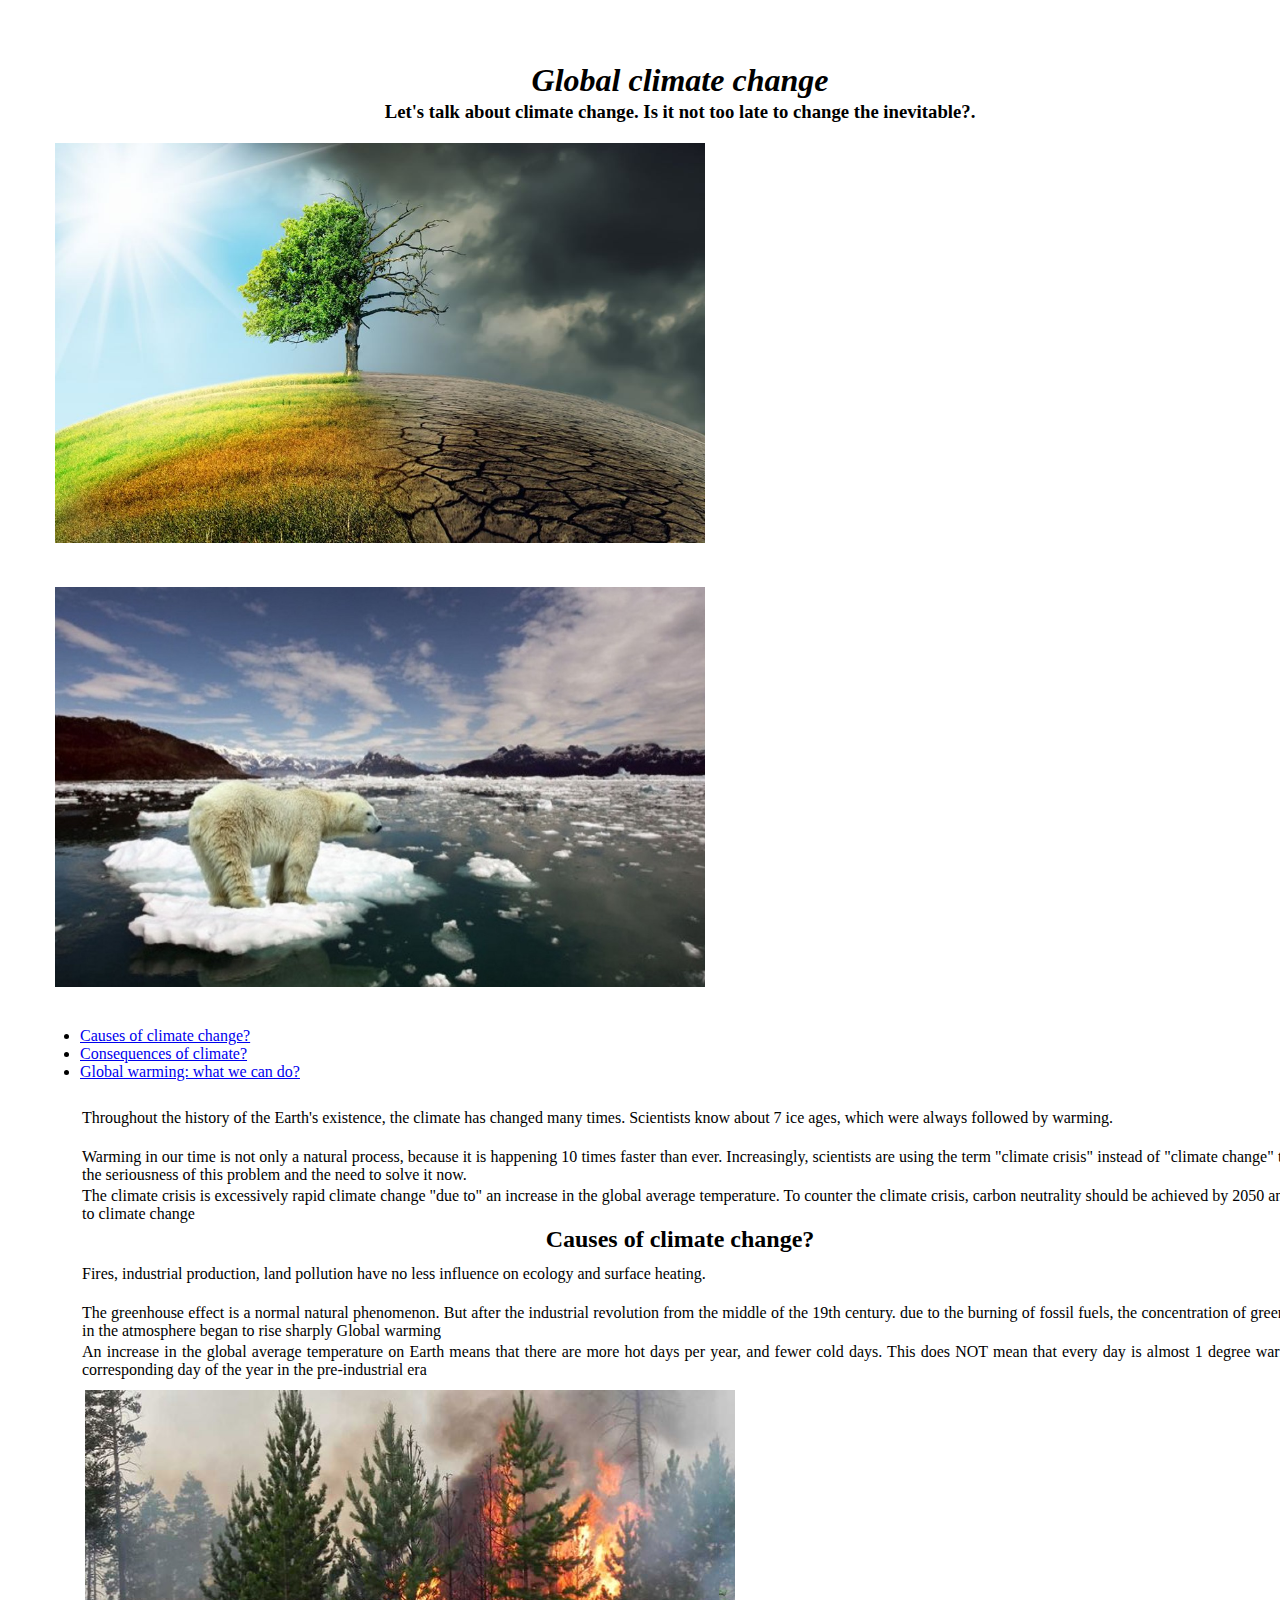
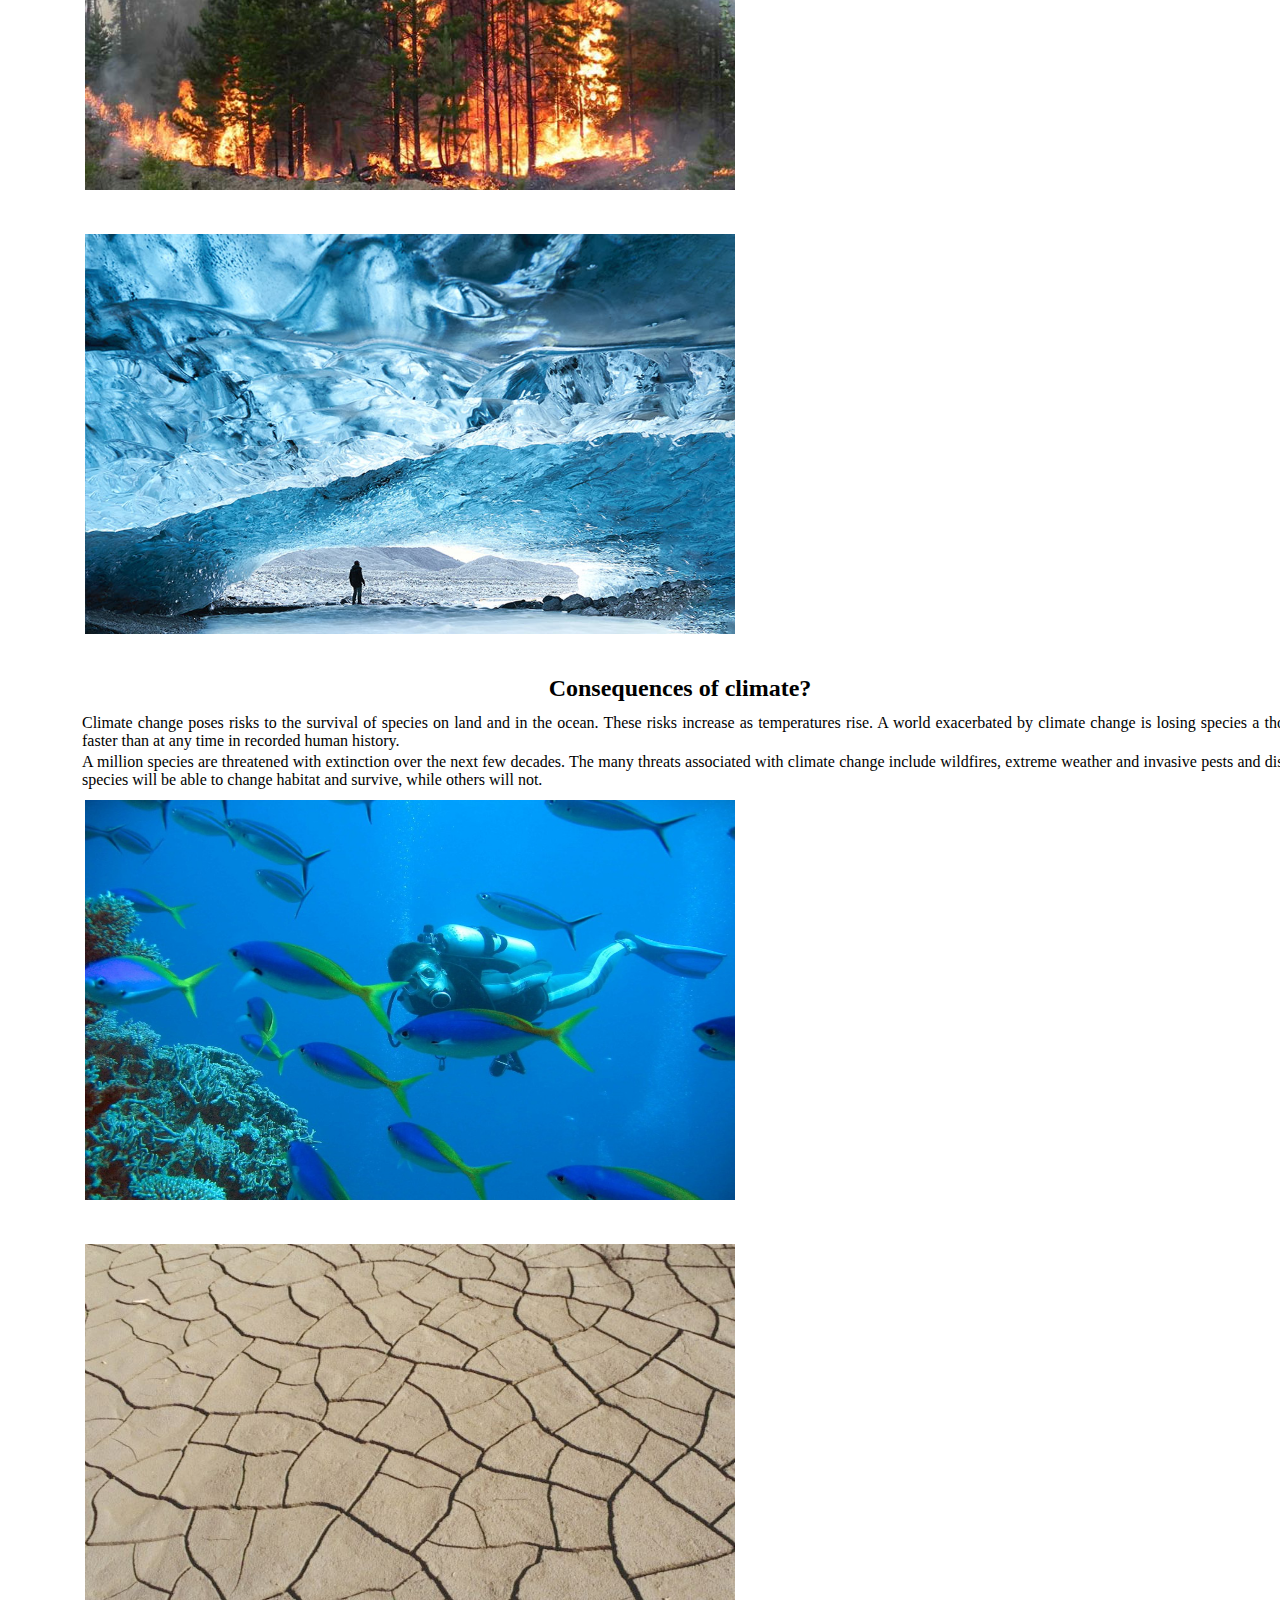
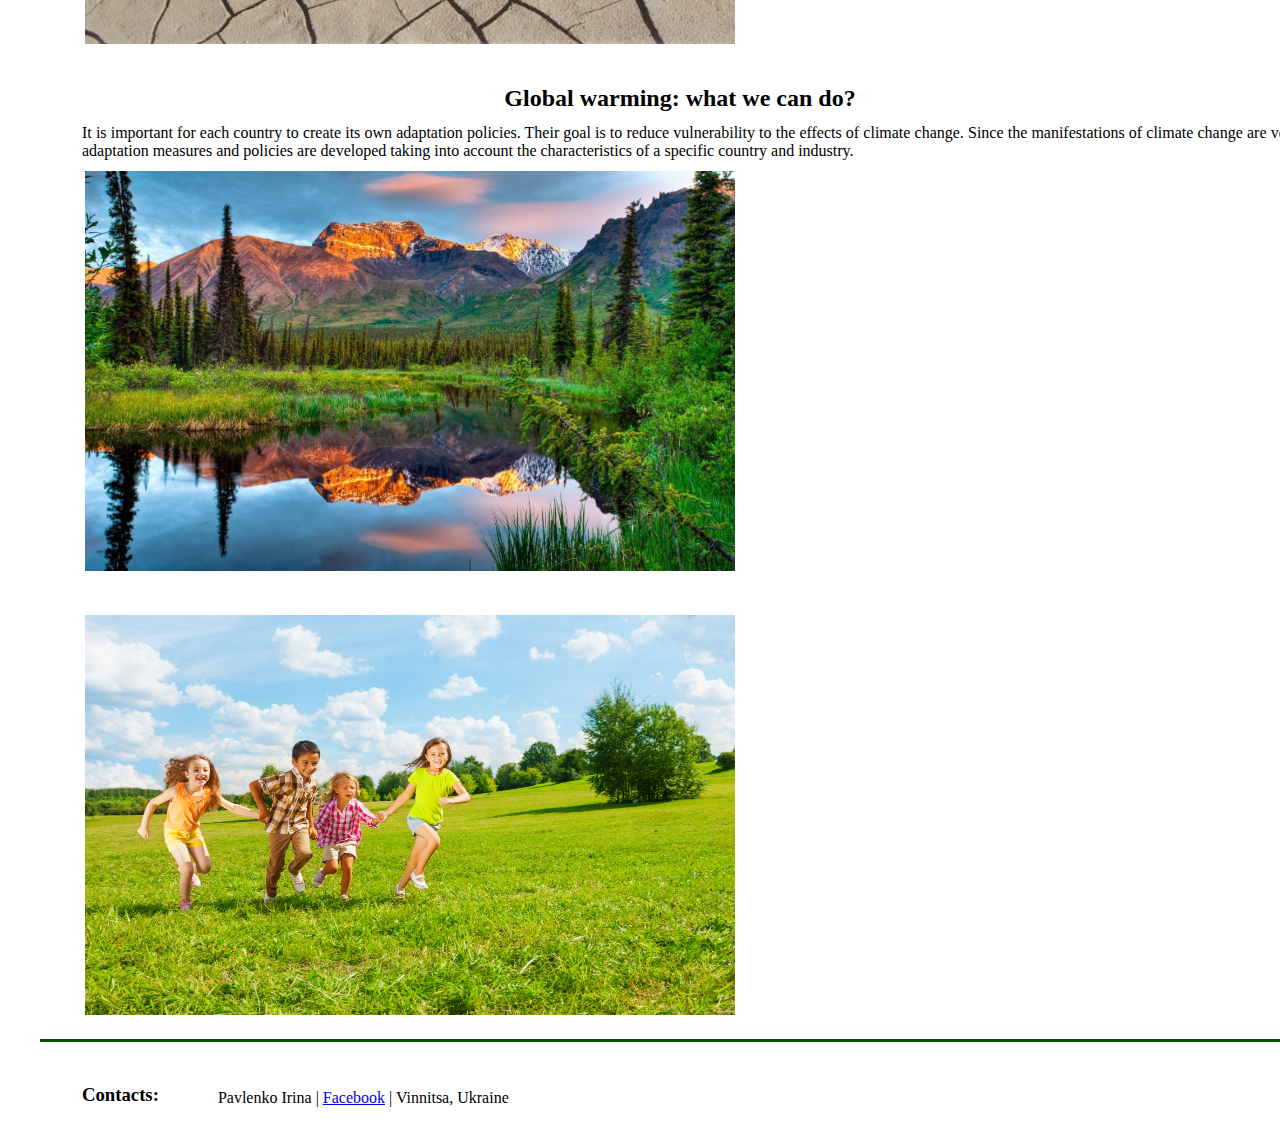
==== commit cf8b4ff0: "Changed CSS" ====
--- a/index.html
+++ b/index.html
@@ -104,6 +104,5 @@
             Vinnitsa, Ukraine
           </p>
         </footer>
-</body>
-
+  </body>
 </html>--- a/css/style.css
+++ b/css/style.css
@@ -10,34 +10,52 @@
  body {
     height: 100%;
     width: 100%;
-    margin: 0;
+    margin: 5px;
+    padding: 15px;
  }
 
  .header {
-     padding: 20px;
+   padding: 25px;
     font-size: 30px;
     text-align: justify;
     background-color: rgb(144, 166, 106);
  }
 
  
- h3 {
+ h1 {
+   font-style: oblique;
+   text-align: center;
+    margin: 10px;
+    padding: 12px;
+    height: 5px;
+}
+ 
+ h2, h3 {
     text-align: center;
+    margin: 5px;
+    padding: 12px;
+    height: 5px;
  }
 
  p {
     width: 100%;
-    max-width: 1200px;
-    margin: 5;
-    padding: 10;
+    max-width: 1300px;
+    margin: 10px;
+    padding: 12px;
+    height: 5px;
+    margin-left: 30px;
+    text-align: justify;
+   border: 10px;
  }
+
 
  .Article {
     background-color: rgb(162, 162, 70);
     width: auto;
-    text-align: center;
     height: auto;
-    padding: 0;
+    margin-top: 5px;
+    margin-left: 5px;
+    padding: 10px;
     border: 10px solid;
  }
 
@@ -45,17 +63,18 @@
     background-color: beige;
     width: 850px;
     height: auto;
-    margin-top: 4em;
-    margin-left: 0;
-    padding: 20px;
+    margin-top: 4px;
+    margin-left: 5px;
+    padding: 10px;
     border: 10px solid;
  }
 
  img {
-    width: 600px;
-    height: 460px;
-    margin: 5;
-    margin-left: 10;
+    width: 650px;
+    height: 400px;
+    margin: 15px;
+    padding: 5px;
+    margin-left: 10px;
     border-radius: 7px solid while;
  }
 
@@ -65,13 +84,14 @@
     flex-wrap: nowrap;
     justify-content: space-evenly;
     margin-left: 5px;
-    margin: 5;
+    margin: 10px;
  }
 
  footer {
     display: flex;
-    border-top: rgb(244, 251, 244) 3px solid;
-    margin-top: 10px;
+    border-top: rgb(1, 84, 1) 3px solid;
+    margin-top:20;
+    padding: 25px;
     align-items: flex-start;
  }
 
